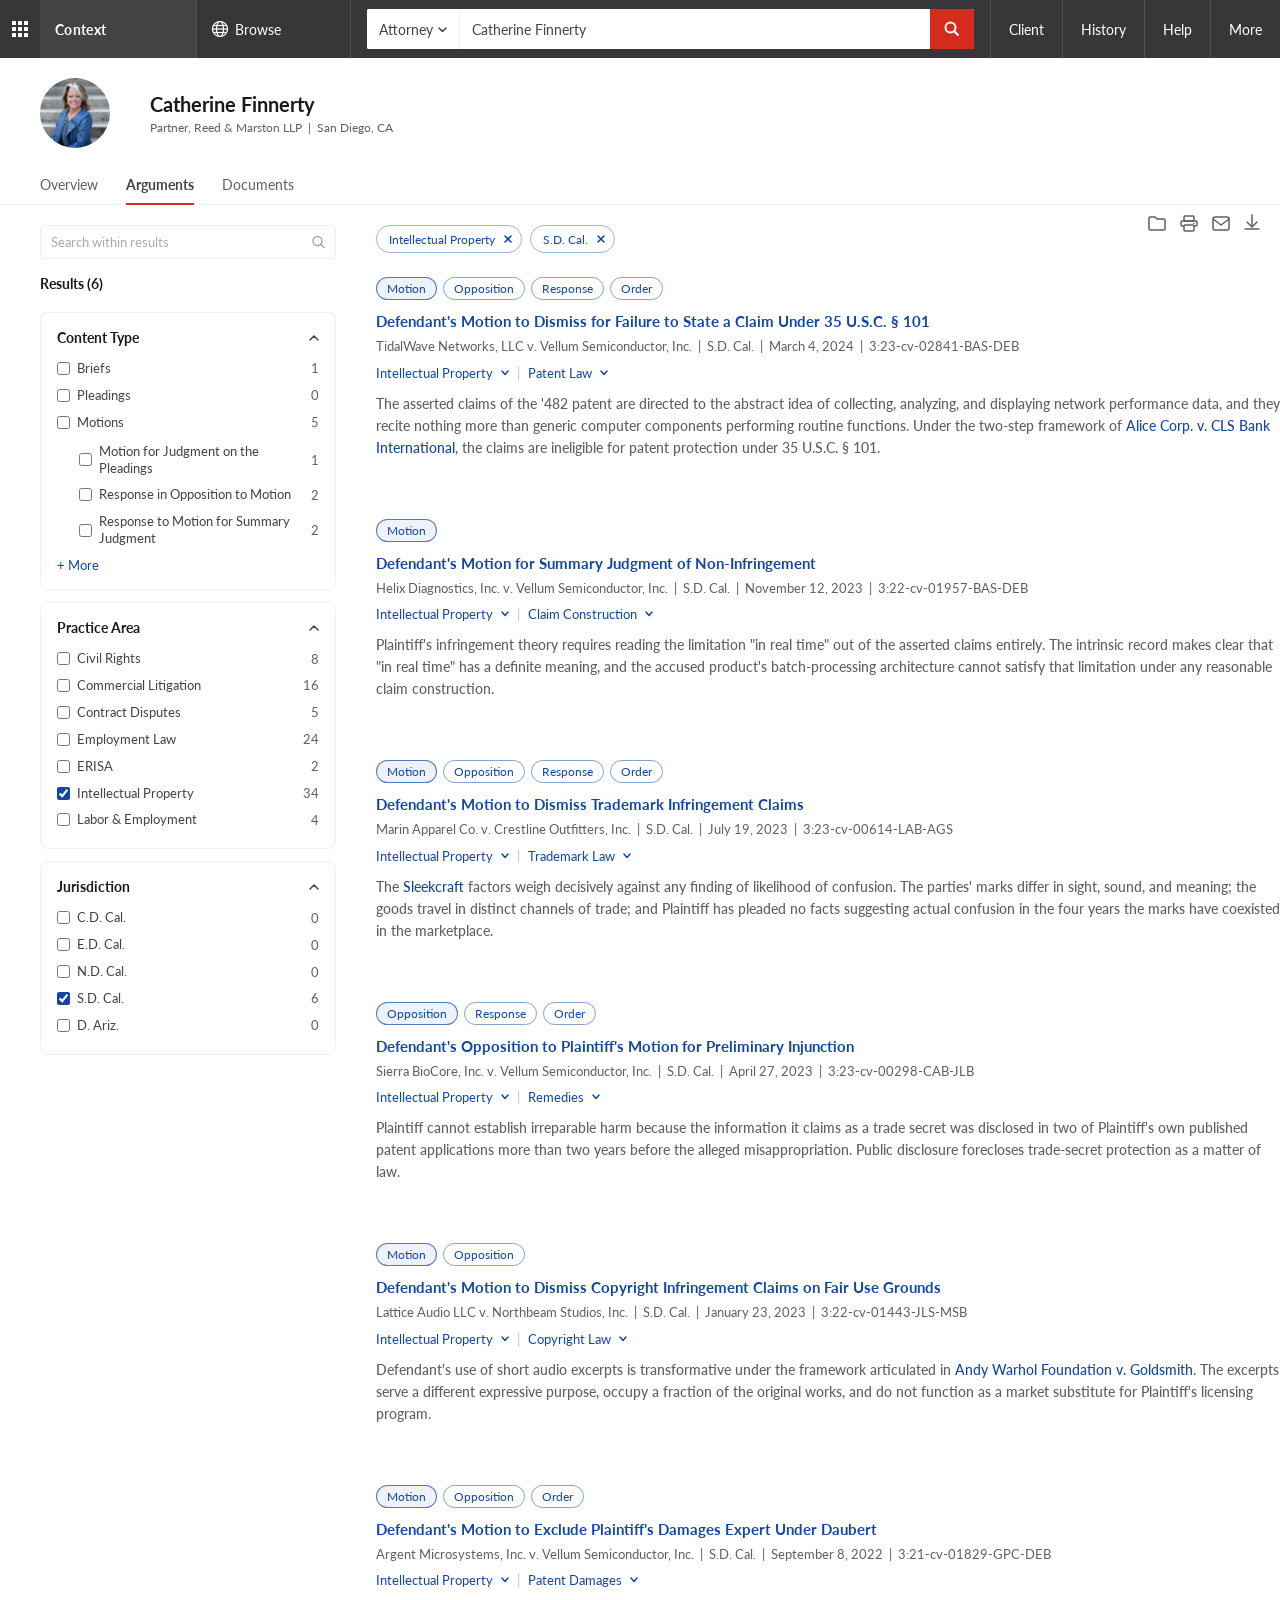
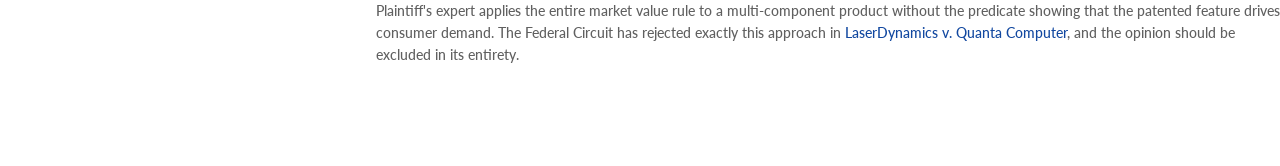
==== index.html @ 0d6e7785 "arguments: tooltips on non-selected pills with case-aware long legal names (#24) The pill randomizat" ====
<!DOCTYPE html>
<html lang="en">
<head>
  <meta charset="UTF-8">
  <meta name="viewport" content="width=device-width, initial-scale=1.0">
  <title>Argument Analytics | Catherine Finnerty</title>
  <link rel="preconnect" href="https://fonts.googleapis.com">
  <link href="https://fonts.googleapis.com/css2?family=Lato:wght@400;500;700&display=swap" rel="stylesheet">
  <link rel="stylesheet" href="styles.css">
  <style>
    /* ── Page-specific: Arguments ──────────────────────── */
    .main-layout {
      display: flex;
      padding: 20px 0 40px 40px;
    }

    /* ── Hierarchical Jurisdiction filter ─────────────────────── */
    .jurisdiction-item.is-drillable {
      cursor: pointer;
      user-select: none;
    }
    .jurisdiction-item.is-drillable .filter-item-label {
      color: var(--c-primary);
    }
    .jurisdiction-item.is-drillable:hover .filter-item-label {
      text-decoration: underline;
    }
    .jurisdiction-item.is-drillable:focus-visible {
      outline: 2px solid var(--c-primary);
      outline-offset: 2px;
      border-radius: 2px;
    }
    .jurisdiction-item.is-highlight .filter-item-label {
      font-weight: 700;
    }
    .jurisdiction-chevron {
      margin-left: 4px;
      color: var(--c-text-secondary);
      flex-shrink: 0;
    }

    .content-area { flex: 1; min-width: 0; }

    /* ── Active filter pills (above the result cards) ─────────── */
    .active-filters {
      display: flex;
      flex-wrap: wrap;
      gap: 8px;
      align-items: center;
      margin-bottom: 24px;
    }
    .active-filters-label {
      font-size: 13px;
      color: var(--c-text-secondary);
      margin-right: 4px;
    }
    .active-filter-pill {
      display: inline-flex;
      align-items: center;
      gap: 4px;
      padding: 4px 4px 4px 12px;
      background: transparent;
      border: 1px solid rgba(18, 72, 160, 0.4);
      border-radius: 20px;
      font-size: 12px;
      color: var(--c-primary);
      white-space: nowrap;
    }
    .active-filter-x {
      display: inline-flex;
      align-items: center;
      justify-content: center;
      width: 18px;
      height: 18px;
      padding: 0;
      border: none;
      border-radius: 50%;
      background: transparent;
      color: var(--c-primary);
      cursor: pointer;
    }
    .active-filter-x:hover {
      background: rgba(18, 72, 160, 0.15);
    }

    .argument-card { margin-bottom: 60px; position: relative; }

    .argument-tags {
      display: flex;
      flex-wrap: wrap;
      gap: 6px;
      margin-bottom: 10px;
    }

    .argument-title {
      font-size: 15px;
      font-weight: 700;
      color: var(--c-primary);
      text-decoration: none;
      display: block;
      margin-bottom: 5px;
      line-height: 22px;
    }
    .argument-title:hover { text-decoration: underline; }

    .argument-meta {
      font-size: 13px;
      color: var(--c-text-secondary);
      margin-bottom: 8px;
      line-height: 1.5;
    }

    .argument-categories {
      display: flex;
      align-items: center;
      flex-wrap: wrap;
      gap: 6px;
      margin-bottom: 12px;
      font-size: 13px;
    }
    .category-crumb { color: var(--c-text-secondary); }
    .category-tag {
      display: inline-flex;
      align-items: center;
      gap: 3px;
      color: var(--c-primary);
      cursor: pointer;
      text-decoration: none;
    }
    .category-tag:hover { text-decoration: underline; }
    .cat-chev { margin-left: 5px; vertical-align: middle; }
    .cat-sep { color: #C0C0C0; margin: 0 2px; }

    .argument-body {
      font-size: 14px;
      font-weight: 500;
      color: var(--c-text-secondary);
      line-height: 22px;
      max-width: 1054px;
    }

    /* ── Citation popup ─────────────────────────────────────────── */
    .pill-tooltip {
      position: relative;
      display: inline-flex;
    }
    .citation-popup {
      position: absolute;
      bottom: calc(100% + 8px);
      left: 0;
      width: 385px;
      background: #fff;
      border-radius: 4px;
      box-shadow: 0 2px 10px rgba(0, 0, 0, 0.15);
      padding: 12px;
      z-index: 20;
      opacity: 0;
      pointer-events: none;
      transform: translateY(4px);
      transition: opacity 0.2s ease-out, transform 0.2s ease-out;
    }
    .pill-tooltip:hover .citation-popup {
      opacity: 1;
      pointer-events: auto;
      transform: translateY(0);
    }
    .citation-popup-title {
      font-size: 12px;
      color: var(--c-text-body);
      line-height: 18px;
      display: block;
      margin-bottom: 4px;
    }
    .citation-popup-date {
      font-size: 10px;
      color: var(--c-text-secondary);
    }
  </style>
</head>
<body>

<!-- ── Top Navigation ─────────────────────────────────────────────── -->
<nav class="top-nav">

  <!-- 9-dot grid -->
  <div class="nav-grid">
    <svg width="16" height="16" viewBox="0 0 16 16" fill="none">
      <rect x="0" y="0" width="4" height="4" rx="0.5" fill="white"/>
      <rect x="6" y="0" width="4" height="4" rx="0.5" fill="white"/>
      <rect x="12" y="0" width="4" height="4" rx="0.5" fill="white"/>
      <rect x="0" y="6" width="4" height="4" rx="0.5" fill="white"/>
      <rect x="6" y="6" width="4" height="4" rx="0.5" fill="white"/>
      <rect x="12" y="6" width="4" height="4" rx="0.5" fill="white"/>
      <rect x="0" y="12" width="4" height="4" rx="0.5" fill="white"/>
      <rect x="6" y="12" width="4" height="4" rx="0.5" fill="white"/>
      <rect x="12" y="12" width="4" height="4" rx="0.5" fill="white"/>
    </svg>
  </div>

  <!-- Logo -->
  <div class="nav-logo">
    <span>Context</span>
  </div>

  <!-- Browse -->
  <div class="nav-browse">
    <svg width="18" height="18" viewBox="0 0 18 18" fill="none" stroke="white" stroke-width="1.2">
      <circle cx="9" cy="9" r="7.5"/>
      <ellipse cx="9" cy="9" rx="3.5" ry="7.5"/>
      <line x1="1.5" y1="9" x2="16.5" y2="9"/>
      <line x1="2" y1="5.5" x2="16" y2="5.5"/>
      <line x1="2" y1="12.5" x2="16" y2="12.5"/>
    </svg>
    <span>Browse</span>
  </div>

  <!-- Search bar -->
  <div class="nav-search">
    <div class="search-bar">
      <div class="search-dropdown">
        Attorney
        <svg width="9" height="5" viewBox="0 0 9 5" fill="none">
          <path d="M1 1l3.5 3.5L8 1" stroke="#434345" stroke-width="1.5" stroke-linecap="round" stroke-linejoin="round"/>
        </svg>
      </div>
      <input class="search-input" type="text" value="Catherine Finnerty" />
      <button class="search-btn">
        <svg width="16" height="16" viewBox="0 0 16 16" fill="none" stroke="white" stroke-width="2" stroke-linecap="round">
          <circle cx="6.5" cy="6.5" r="5"/>
          <line x1="10" y1="10" x2="14" y2="14"/>
        </svg>
      </button>
    </div>
  </div>

  <!-- Right nav items -->
  <div class="nav-right">
    <div class="nav-right-item">Client</div>
    <div class="nav-right-item">History</div>
    <div class="nav-right-item">Help</div>
    <div class="nav-right-item">More</div>
  </div>
</nav>

<!-- ── Page Content ───────────────────────────────────────────────── -->
<div class="page-content">

  <!-- Profile header -->
  <div class="profile-header">
    <div class="profile-avatar">
      <img src="images/profile.png" alt="Catherine Finnerty">
    </div>
    <div class="profile-info">
      <h1>Catherine Finnerty</h1>
      <p>Partner, Reed &amp; Marston LLP &nbsp;|&nbsp; San Diego, CA</p>
    </div>
  </div>

  <!-- Tab bar -->
  <div class="tab-bar">
    <div class="tab-bar-left">
      <a href="overview.html" class="tab">Overview</a>
      <a href="index.html" class="tab active">Arguments</a>
      <a href="documents.html" class="tab">Documents</a>
    </div>
    <!-- Utility actions (floats below the tab-bar divider) -->
    <div class="tab-bar-right">
      <!-- folder icon -->
      <svg class="tab-icon" width="18" height="16" viewBox="0 0 18 16" fill="none" stroke="currentColor" stroke-width="1.5" stroke-linecap="round" stroke-linejoin="round">
        <path d="M1 3a1 1 0 011-1h5l2 2h7a1 1 0 011 1v9a1 1 0 01-1 1H2a1 1 0 01-1-1V3z"/>
      </svg>
      <!-- print icon -->
      <svg class="tab-icon" width="18" height="17" viewBox="0 0 18 17" fill="none" stroke="currentColor" stroke-width="1.5" stroke-linecap="round" stroke-linejoin="round">
        <rect x="4" y="1" width="10" height="5" rx="1"/>
        <rect x="4" y="10" width="10" height="6" rx="1"/>
        <path d="M4 11H2a1 1 0 01-1-1V7a1 1 0 011-1h14a1 1 0 011 1v3a1 1 0 01-1 1h-2"/>
        <circle cx="14" cy="8.5" r="0.8" fill="currentColor" stroke="none"/>
      </svg>
      <!-- share/email icon -->
      <svg class="tab-icon" width="18" height="15" viewBox="0 0 18 15" fill="none" stroke="currentColor" stroke-width="1.5" stroke-linecap="round" stroke-linejoin="round">
        <rect x="1" y="1" width="16" height="13" rx="2"/>
        <polyline points="1,3 9,9 17,3"/>
      </svg>
      <!-- download icon -->
      <svg class="tab-icon" width="16" height="18" viewBox="0 0 16 18" fill="none" stroke="currentColor" stroke-width="1.5" stroke-linecap="round" stroke-linejoin="round">
        <path d="M8 1v11"/>
        <polyline points="3,8 8,13 13,8"/>
        <path d="M1 15h14"/>
      </svg>
    </div>
  </div>

  <!-- Main layout -->
  <div class="main-layout">

    <!-- ── Left Sidebar ─────────────────────────────────────────── -->
    <aside class="sidebar">

      <div class="sidebar-search">
        <input type="text" placeholder="Search within results">
        <svg class="search-icon" width="15" height="15" viewBox="0 0 15 15" fill="none" stroke="#aaa" stroke-width="1.5" stroke-linecap="round">
          <circle cx="6.5" cy="6.5" r="4.5"/>
          <line x1="9.5" y1="9.5" x2="13" y2="13"/>
        </svg>
      </div>

      <div class="results-count">Results (6)</div>

      <!-- Content Type -->
      <div class="filter-section">
        <div class="filter-header">
          Content Type
          <svg width="10" height="6" viewBox="0 0 10 6" fill="none">
            <path d="M1 5L5 1L9 5" stroke="#434345" stroke-width="1.5" stroke-linecap="round" stroke-linejoin="round"/>
          </svg>
        </div>
        <div class="filter-list">
          <div class="filter-item">
            <input type="checkbox">
            <span class="filter-item-label">Briefs</span>
            <span class="filter-item-count">1</span>
          </div>
          <div class="filter-item">
            <input type="checkbox">
            <span class="filter-item-label">Pleadings</span>
            <span class="filter-item-count">0</span>
          </div>
          <div class="filter-item">
            <input type="checkbox">
            <span class="filter-item-label">Motions</span>
            <span class="filter-item-count">5</span>
          </div>
          <div class="filter-children filter-list">
            <div class="filter-item">
              <input type="checkbox">
              <span class="filter-item-label">Motion for Judgment on the Pleadings</span>
              <span class="filter-item-count">1</span>
            </div>
            <div class="filter-item">
              <input type="checkbox">
              <span class="filter-item-label">Response in Opposition to Motion</span>
              <span class="filter-item-count">2</span>
            </div>
            <div class="filter-item">
              <input type="checkbox">
              <span class="filter-item-label">Response to Motion for Summary Judgment</span>
              <span class="filter-item-count">2</span>
            </div>
          </div>
        </div>
        <span class="more-link">+ More</span>
      </div>

      <!-- Practice Area -->
      <div class="filter-section">
        <div class="filter-header">
          Practice Area
          <svg width="10" height="6" viewBox="0 0 10 6" fill="none">
            <path d="M1 5L5 1L9 5" stroke="#434345" stroke-width="1.5" stroke-linecap="round" stroke-linejoin="round"/>
          </svg>
        </div>
        <div class="filter-list">
          <div class="filter-item">
            <input type="checkbox">
            <span class="filter-item-label">Civil Rights</span>
            <span class="filter-item-count">8</span>
          </div>
          <div class="filter-item">
            <input type="checkbox">
            <span class="filter-item-label">Commercial Litigation</span>
            <span class="filter-item-count">16</span>
          </div>
          <div class="filter-item">
            <input type="checkbox">
            <span class="filter-item-label">Contract Disputes</span>
            <span class="filter-item-count">5</span>
          </div>
          <div class="filter-item">
            <input type="checkbox">
            <span class="filter-item-label">Employment Law</span>
            <span class="filter-item-count">24</span>
          </div>
          <div class="filter-item">
            <input type="checkbox">
            <span class="filter-item-label">ERISA</span>
            <span class="filter-item-count">2</span>
          </div>
          <div class="filter-item">
            <input type="checkbox" checked>
            <span class="filter-item-label">Intellectual Property</span>
            <span class="filter-item-count">34</span>
          </div>
          <div class="filter-item">
            <input type="checkbox">
            <span class="filter-item-label">Labor &amp; Employment</span>
            <span class="filter-item-count">4</span>
          </div>
        </div>
      </div>

      <!-- Jurisdiction (hierarchical, drill-down — populated by inline JS) -->
      <div class="filter-section" id="jurisdiction-section">
        <div class="filter-header">
          Jurisdiction
          <svg width="10" height="6" viewBox="0 0 10 6" fill="none">
            <path d="M1 5L5 1L9 5" stroke="#434345" stroke-width="1.5" stroke-linecap="round" stroke-linejoin="round"/>
          </svg>
        </div>
        <div class="filter-list jurisdiction-list"></div>
      </div>

    </aside>

    <!-- ── Content Area ──────────────────────────────────────────── -->
    <div class="content-area">

      <!-- Active filter pills (PRD § 3 — appear after IP and S.D. Cal. are applied) -->
      <div class="active-filters" id="active-filters">
        <span class="active-filter-pill" data-filter="practice-area" data-label="Intellectual Property">
          Intellectual Property
          <button type="button" class="active-filter-x" aria-label="Remove Intellectual Property filter">
            <svg width="8" height="8" viewBox="0 0 8 8" fill="none" stroke="currentColor" stroke-width="1.6" stroke-linecap="round">
              <line x1="1" y1="1" x2="7" y2="7"/>
              <line x1="7" y1="1" x2="1" y2="7"/>
            </svg>
          </button>
        </span>
        <span class="active-filter-pill" data-filter="jurisdiction" data-label="S.D. Cal.">
          S.D. Cal.
          <button type="button" class="active-filter-x" aria-label="Remove S.D. Cal. filter">
            <svg width="8" height="8" viewBox="0 0 8 8" fill="none" stroke="currentColor" stroke-width="1.6" stroke-linecap="round">
              <line x1="1" y1="1" x2="7" y2="7"/>
              <line x1="7" y1="1" x2="1" y2="7"/>
            </svg>
          </button>
        </span>
      </div>

      <!-- Card 1: TidalWave Networks v. Vellum Semiconductor (the demo clicks this) -->
      <div class="argument-card" data-doctype="motion">
        <div class="argument-tags">
          <span class="tag-pill selected">Motion</span>
        </div>
        <a href="documents.html#argument-1" class="argument-title">Defendant's Motion to Dismiss for Failure to State a Claim Under 35 U.S.C. § 101</a>
        <div class="argument-meta">
          TidalWave Networks, LLC v. Vellum Semiconductor, Inc. &nbsp;|&nbsp; S.D. Cal. &nbsp;|&nbsp; March 4, 2024 &nbsp;|&nbsp; 3:23-cv-02841-BAS-DEB
        </div>
        <div class="argument-categories">
          <a class="category-tag" href="#">Intellectual Property<svg class="cat-chev" width="8" height="6" viewBox="0 0 8 6" fill="none" stroke="currentColor" stroke-width="1.5" stroke-linecap="round" stroke-linejoin="round"><polyline points="1,1 4,4.5 7,1"/></svg></a>
          <span class="cat-sep">|</span>
          <a class="category-tag" href="#">Patent Law<svg class="cat-chev" width="8" height="6" viewBox="0 0 8 6" fill="none" stroke="currentColor" stroke-width="1.5" stroke-linecap="round" stroke-linejoin="round"><polyline points="1,1 4,4.5 7,1"/></svg></a>
        </div>
        <p class="argument-body">
          The asserted claims of the '482 patent are directed to the abstract idea of collecting, analyzing, and displaying network performance data, and they recite nothing more than generic computer components performing routine functions. Under the two-step framework of <a class="text-link" href="#">Alice Corp. v. CLS Bank International</a>, the claims are ineligible for patent protection under 35 U.S.C. § 101.
        </p>
      </div>

      <!-- Card 2: Helix Diagnostics v. Vellum Semiconductor -->
      <div class="argument-card" data-doctype="motion">
        <div class="argument-tags">
          <span class="tag-pill">Motion</span>
        </div>
        <a href="#" class="argument-title">Defendant's Motion for Summary Judgment of Non-Infringement</a>
        <div class="argument-meta">
          Helix Diagnostics, Inc. v. Vellum Semiconductor, Inc. &nbsp;|&nbsp; S.D. Cal. &nbsp;|&nbsp; November 12, 2023 &nbsp;|&nbsp; 3:22-cv-01957-BAS-DEB
        </div>
        <div class="argument-categories">
          <a class="category-tag" href="#">Intellectual Property<svg class="cat-chev" width="8" height="6" viewBox="0 0 8 6" fill="none" stroke="currentColor" stroke-width="1.5" stroke-linecap="round" stroke-linejoin="round"><polyline points="1,1 4,4.5 7,1"/></svg></a>
          <span class="cat-sep">|</span>
          <a class="category-tag" href="#">Claim Construction<svg class="cat-chev" width="8" height="6" viewBox="0 0 8 6" fill="none" stroke="currentColor" stroke-width="1.5" stroke-linecap="round" stroke-linejoin="round"><polyline points="1,1 4,4.5 7,1"/></svg></a>
        </div>
        <p class="argument-body">
          Plaintiff's infringement theory requires reading the limitation "in real time" out of the asserted claims entirely. The intrinsic record makes clear that "in real time" has a definite meaning, and the accused product's batch-processing architecture cannot satisfy that limitation under any reasonable claim construction.
        </p>
      </div>

      <!-- Card 3: Marin Apparel v. Crestline Outfitters -->
      <div class="argument-card" data-doctype="motion">
        <div class="argument-tags">
          <span class="tag-pill">Motion</span>
        </div>
        <a href="#" class="argument-title">Defendant's Motion to Dismiss Trademark Infringement Claims</a>
        <div class="argument-meta">
          Marin Apparel Co. v. Crestline Outfitters, Inc. &nbsp;|&nbsp; S.D. Cal. &nbsp;|&nbsp; July 19, 2023 &nbsp;|&nbsp; 3:23-cv-00614-LAB-AGS
        </div>
        <div class="argument-categories">
          <a class="category-tag" href="#">Intellectual Property<svg class="cat-chev" width="8" height="6" viewBox="0 0 8 6" fill="none" stroke="currentColor" stroke-width="1.5" stroke-linecap="round" stroke-linejoin="round"><polyline points="1,1 4,4.5 7,1"/></svg></a>
          <span class="cat-sep">|</span>
          <a class="category-tag" href="#">Trademark Law<svg class="cat-chev" width="8" height="6" viewBox="0 0 8 6" fill="none" stroke="currentColor" stroke-width="1.5" stroke-linecap="round" stroke-linejoin="round"><polyline points="1,1 4,4.5 7,1"/></svg></a>
        </div>
        <p class="argument-body">
          The <a class="text-link" href="#">Sleekcraft</a> factors weigh decisively against any finding of likelihood of confusion. The parties' marks differ in sight, sound, and meaning; the goods travel in distinct channels of trade; and Plaintiff has pleaded no facts suggesting actual confusion in the four years the marks have coexisted in the marketplace.
        </p>
      </div>

      <!-- Card 4: Sierra BioCore v. Vellum Semiconductor -->
      <div class="argument-card" data-doctype="opposition">
        <div class="argument-tags">
          <span class="tag-pill">Opposition</span>
        </div>
        <a href="#" class="argument-title">Defendant's Opposition to Plaintiff's Motion for Preliminary Injunction</a>
        <div class="argument-meta">
          Sierra BioCore, Inc. v. Vellum Semiconductor, Inc. &nbsp;|&nbsp; S.D. Cal. &nbsp;|&nbsp; April 27, 2023 &nbsp;|&nbsp; 3:23-cv-00298-CAB-JLB
        </div>
        <div class="argument-categories">
          <a class="category-tag" href="#">Intellectual Property<svg class="cat-chev" width="8" height="6" viewBox="0 0 8 6" fill="none" stroke="currentColor" stroke-width="1.5" stroke-linecap="round" stroke-linejoin="round"><polyline points="1,1 4,4.5 7,1"/></svg></a>
          <span class="cat-sep">|</span>
          <a class="category-tag" href="#">Remedies<svg class="cat-chev" width="8" height="6" viewBox="0 0 8 6" fill="none" stroke="currentColor" stroke-width="1.5" stroke-linecap="round" stroke-linejoin="round"><polyline points="1,1 4,4.5 7,1"/></svg></a>
        </div>
        <p class="argument-body">
          Plaintiff cannot establish irreparable harm because the information it claims as a trade secret was disclosed in two of Plaintiff's own published patent applications more than two years before the alleged misappropriation. Public disclosure forecloses trade-secret protection as a matter of law.
        </p>
      </div>

      <!-- Card 5: Lattice Audio v. Northbeam Studios -->
      <div class="argument-card" data-doctype="motion">
        <div class="argument-tags">
          <span class="tag-pill">Motion</span>
        </div>
        <a href="#" class="argument-title">Defendant's Motion to Dismiss Copyright Infringement Claims on Fair Use Grounds</a>
        <div class="argument-meta">
          Lattice Audio LLC v. Northbeam Studios, Inc. &nbsp;|&nbsp; S.D. Cal. &nbsp;|&nbsp; January 23, 2023 &nbsp;|&nbsp; 3:22-cv-01443-JLS-MSB
        </div>
        <div class="argument-categories">
          <a class="category-tag" href="#">Intellectual Property<svg class="cat-chev" width="8" height="6" viewBox="0 0 8 6" fill="none" stroke="currentColor" stroke-width="1.5" stroke-linecap="round" stroke-linejoin="round"><polyline points="1,1 4,4.5 7,1"/></svg></a>
          <span class="cat-sep">|</span>
          <a class="category-tag" href="#">Copyright Law<svg class="cat-chev" width="8" height="6" viewBox="0 0 8 6" fill="none" stroke="currentColor" stroke-width="1.5" stroke-linecap="round" stroke-linejoin="round"><polyline points="1,1 4,4.5 7,1"/></svg></a>
        </div>
        <p class="argument-body">
          Defendant's use of short audio excerpts is transformative under the framework articulated in <a class="text-link" href="#">Andy Warhol Foundation v. Goldsmith</a>. The excerpts serve a different expressive purpose, occupy a fraction of the original works, and do not function as a market substitute for Plaintiff's licensing program.
        </p>
      </div>

      <!-- Card 6: Argent Microsystems v. Vellum Semiconductor -->
      <div class="argument-card" data-doctype="motion">
        <div class="argument-tags">
          <span class="tag-pill">Motion</span>
        </div>
        <a href="#" class="argument-title">Defendant's Motion to Exclude Plaintiff's Damages Expert Under Daubert</a>
        <div class="argument-meta">
          Argent Microsystems, Inc. v. Vellum Semiconductor, Inc. &nbsp;|&nbsp; S.D. Cal. &nbsp;|&nbsp; September 8, 2022 &nbsp;|&nbsp; 3:21-cv-01829-GPC-DEB
        </div>
        <div class="argument-categories">
          <a class="category-tag" href="#">Intellectual Property<svg class="cat-chev" width="8" height="6" viewBox="0 0 8 6" fill="none" stroke="currentColor" stroke-width="1.5" stroke-linecap="round" stroke-linejoin="round"><polyline points="1,1 4,4.5 7,1"/></svg></a>
          <span class="cat-sep">|</span>
          <a class="category-tag" href="#">Patent Damages<svg class="cat-chev" width="8" height="6" viewBox="0 0 8 6" fill="none" stroke="currentColor" stroke-width="1.5" stroke-linecap="round" stroke-linejoin="round"><polyline points="1,1 4,4.5 7,1"/></svg></a>
        </div>
        <p class="argument-body">
          Plaintiff's expert applies the entire market value rule to a multi-component product without the predicate showing that the patented feature drives consumer demand. The Federal Circuit has rejected exactly this approach in <a class="text-link" href="#">LaserDynamics v. Quanta Computer</a>, and the opinion should be excluded in its entirety.
        </p>
      </div>

    </div>
  </div>
</div>

<script>
  // Hierarchical Jurisdiction filter (PRD § 3 step 3).
  // Drills top → Federal → 9th Circuit → S.D. Cal. The State branch is
  // wired but stubbed shallow since the demo path doesn't go there.
  (() => {
    const views = {
      top: {
        items: [
          { label: 'Federal', count: 6, drillTo: 'federal' },
          { label: 'State',   count: 0, drillTo: 'state' },
        ],
      },
      federal: {
        items: [
          { label: '1st Circuit',     count: 0 },
          { label: '2nd Circuit',     count: 0 },
          { label: '3rd Circuit',     count: 0 },
          { label: '4th Circuit',     count: 0 },
          { label: '5th Circuit',     count: 0 },
          { label: '6th Circuit',     count: 0 },
          { label: '7th Circuit',     count: 0 },
          { label: '8th Circuit',     count: 0 },
          { label: '9th Circuit',     count: 6, drillTo: 'federal-9thcir', highlight: true },
          { label: '10th Circuit',    count: 0 },
          { label: '11th Circuit',    count: 0 },
          { label: 'D.C. Circuit',    count: 0 },
          { label: 'Federal Circuit', count: 0 },
        ],
      },
      'federal-9thcir': {
        items: [
          { label: 'C.D. Cal.', count: 0 },
          { label: 'E.D. Cal.', count: 0 },
          { label: 'N.D. Cal.', count: 0 },
          { label: 'S.D. Cal.', count: 6, checked: true },
          { label: 'D. Ariz.',  count: 0 },
        ],
      },
      state: {
        items: [
          { label: 'California Supreme Court',     count: 0 },
          { label: 'California Courts of Appeal',  count: 0, drillTo: 'state-coa' },
        ],
      },
      'state-coa': {
        items: [
          { label: 'First Dist. (S.F.)',       count: 0 },
          { label: 'Second Dist. (L.A.)',      count: 0 },
          { label: 'Third Dist. (Sacramento)', count: 0 },
          { label: 'Fourth Dist.',             count: 0 },
          { label: 'Fifth Dist. (Fresno)',     count: 0 },
          { label: 'Sixth Dist. (San Jose)',   count: 0 },
        ],
      },
    };
    const listEl = document.querySelector('.jurisdiction-list');
    if (!listEl) return;

    // Start in the demo's end state: drilled into S.D. Cal., box pre-checked.
    let currentView = 'federal-9thcir';
    const checked = new Set();

    // Wipe the seeded checked flag for `label` so it doesn't re-seed on render.
    function clearSeed(label) {
      for (const view of Object.values(views)) {
        for (const item of view.items) {
          if (item.label === label) item.checked = false;
        }
      }
    }

    function render() {
      const view = views[currentView];
      listEl.innerHTML = '';

      for (const item of view.items) {
        const row = document.createElement('div');
        row.className = 'filter-item jurisdiction-item';
        if (item.highlight) row.classList.add('is-highlight');

        const countHTML = item.count !== undefined
          ? `<span class="filter-item-count">${item.count}</span>`
          : '';

        if (item.drillTo) {
          row.classList.add('is-drillable');
          row.tabIndex = 0;
          row.innerHTML = `
            <span class="filter-item-label">${item.label}</span>
            ${countHTML}
            <svg class="jurisdiction-chevron" width="6" height="10" viewBox="0 0 6 10" fill="none" stroke="currentColor" stroke-width="1.5" stroke-linecap="round" stroke-linejoin="round"><polyline points="1,1 5,5 1,9"/></svg>
          `;
          const drill = () => { currentView = item.drillTo; render(); };
          row.addEventListener('click', drill);
          row.addEventListener('keydown', (e) => {
            if (e.key === 'Enter' || e.key === ' ') { e.preventDefault(); drill(); }
          });
        } else {
          const key = `${currentView}|${item.label}`;
          if (item.checked) checked.add(key);
          const isChecked = checked.has(key);
          row.innerHTML = `
            <input type="checkbox" ${isChecked ? 'checked' : ''}>
            <span class="filter-item-label">${item.label}</span>
            ${countHTML}
          `;
          row.querySelector('input').addEventListener('change', (e) => {
            if (e.target.checked) {
              checked.add(key);
            } else {
              checked.delete(key);
              clearSeed(item.label);
              // Unclicking a leaf is the "navigate away" gesture — pop back to top.
              currentView = 'top';
              render();
            }
          });
        }
        listEl.appendChild(row);
      }
    }

    // Allow external code (active-filter pill ×) to uncheck a leaf by label.
    document.addEventListener('juris:uncheck', (e) => {
      const label = e.detail && e.detail.label;
      if (!label) return;
      for (const key of [...checked]) {
        if (key.endsWith('|' + label)) checked.delete(key);
      }
      clearSeed(label);
      currentView = 'top';
      render();
    });

    render();
  })();

  // Randomize each argument card's pill set on load. Each card declares
  // a `data-doctype` (motion | opposition | response | order) — the pill
  // matching that doctype is always present and rendered in the .selected
  // state. The card then picks 0–3 additional pills from the others, and
  // all pills render in the canonical order: motion, opposition,
  // response, order. Non-selected pills get a .pill-tooltip wrapper with
  // a .citation-popup that surfaces the full legal name of the
  // hypothetical filing on hover.
  (() => {
    const ORDER = [
      { key: 'motion',     label: 'Motion' },
      { key: 'opposition', label: 'Opposition' },
      { key: 'response',   label: 'Response' },
      { key: 'order',      label: 'Order' },
    ];
    const esc = s => s.replace(/[&<>"']/g, m => ({
      '&':'&amp;','<':'&lt;','>':'&gt;','"':'&quot;',"'":'&#39;'
    }[m]));
    // Build tooltip strings for the three non-selected pill types based on
    // the card's own argument title (so the tooltips look case-specific).
    function buildTooltips(title, doctype) {
      if (doctype === 'motion') {
        const body = title.replace(/^Defendant'?s\s+/i, '');
        return {
          opposition: `Plaintiff's Opposition to Defendant's ${body}`,
          response:   `Defendant's Reply in Support of ${body}`,
          order:      `Order Granting Defendant's ${body}`,
        };
      }
      if (doctype === 'opposition') {
        const m = title.match(/Opposition\s+to\s+(.+)$/i);
        const parent = m ? m[1] : "Plaintiff's Motion";
        const parentBody = parent.replace(/^Plaintiff'?s\s+/i, '');
        return {
          motion:   parent,
          response: `Plaintiff's Reply in Support of ${parentBody}`,
          order:    `Order Denying ${parent}`,
        };
      }
      return {};
    }
    document.querySelectorAll('.argument-card[data-doctype]').forEach(card => {
      const docType = card.dataset.doctype;
      const tagsEl  = card.querySelector('.argument-tags');
      if (!tagsEl) return;
      const title = (card.querySelector('.argument-title')?.textContent || '').trim();
      const tooltips = buildTooltips(title, docType);
      const others = ORDER.map(p => p.key).filter(k => k !== docType);
      // Fisher–Yates shuffle
      for (let i = others.length - 1; i > 0; i--) {
        const j = Math.floor(Math.random() * (i + 1));
        [others[i], others[j]] = [others[j], others[i]];
      }
      const extraCount = Math.floor(Math.random() * 4); // 0–3 extras
      const present = new Set([docType, ...others.slice(0, extraCount)]);
      tagsEl.innerHTML = ORDER
        .filter(p => present.has(p.key))
        .map(p => {
          if (p.key === docType) {
            return `<span class="tag-pill selected">${p.label}</span>`;
          }
          const tt = tooltips[p.key];
          if (!tt) return `<span class="tag-pill">${p.label}</span>`;
          return `<span class="pill-tooltip"><span class="tag-pill">${p.label}</span><div class="citation-popup"><span class="citation-popup-title">${esc(tt)}</span></div></span>`;
        })
        .join('\n          ');
    });
  })();

  // Active filter pills: × removes the pill from the row and unchecks the
  // corresponding sidebar control (real filter logic is out of scope).
  document.querySelectorAll('.active-filter-x').forEach(btn => {
    btn.addEventListener('click', () => {
      const pill = btn.closest('.active-filter-pill');
      if (!pill) return;
      const filter = pill.dataset.filter;
      const label  = pill.dataset.label;

      if (filter === 'practice-area') {
        // Sidebar Practice Area checkboxes are static; find by label text.
        const row = [...document.querySelectorAll('.filter-section .filter-item')]
          .find(el => el.querySelector('.filter-item-label')?.textContent === label
                   && !el.classList.contains('jurisdiction-item'));
        row?.querySelector('input')?.dispatchEvent(new Event('change', { bubbles: true }));
        const cb = row?.querySelector('input');
        if (cb) cb.checked = false;
      } else if (filter === 'jurisdiction') {
        // Jurisdiction is rendered by an IIFE that owns its own state, so
        // tell it to uncheck the leaf rather than reaching into its DOM.
        document.dispatchEvent(new CustomEvent('juris:uncheck', { detail: { label } }));
      }

      pill.remove();
    });
  });
</script>
</body>
</html>
---- styles.css ----
:root {
  --c-text-heading: #1a1a1a;
  --c-text-body: #434345;
  --c-text-secondary: #606060;
  --c-primary: #1248A0;
  --c-accent: #D52B1E;

  --c-nav-bg: #373739;
  --c-nav-logo-bg: #434345;
  --c-nav-border: #525253;

  --c-page-bg: #f0f0f0;
  --c-surface: #fff;

  --c-border-strong: #F0F0F1;
  --c-border-section: #F0F0F1;
  --c-border-subtle: #F0F0F1;

  --c-blue-selected: #eef2fa;
  --c-blue-hover: #f7f9fc;

  --c-highlight: #F7F6F9;
}

*, *::before, *::after { box-sizing: border-box; margin: 0; padding: 0; }

body {
  font-family: 'Lato', sans-serif;
  background: var(--c-page-bg);
  color: var(--c-text-body);
  font-size: 14px;
}

svg { display: inline-block; vertical-align: middle; }

/* ── Top Navigation ─────────────────────────────────────────── */
.top-nav {
  display: flex;
  align-items: stretch;
  height: 58px;
  background: var(--c-nav-bg);
  width: 100%;
  min-width: 900px;
}

.nav-grid {
  width: 40px;
  min-width: 40px;
  background: var(--c-nav-bg);
  display: flex;
  align-items: center;
  justify-content: center;
  cursor: pointer;
}

.nav-logo {
  width: 156px;
  min-width: 156px;
  background: var(--c-nav-logo-bg);
  display: flex;
  align-items: center;
  padding-left: 15px;
}
.nav-logo span {
  color: #fff;
  font-size: 14px;
  font-weight: 700;
  letter-spacing: 0.3px;
}

.nav-browse {
  width: 155px;
  min-width: 155px;
  background: var(--c-nav-bg);
  border-left: 1px solid var(--c-nav-border);
  border-right: 1px solid var(--c-nav-border);
  display: flex;
  align-items: center;
  padding-left: 14px;
  gap: 6px;
  cursor: pointer;
}
.nav-browse span { color: #fff; font-size: 14px; }

.nav-search {
  flex: 1;
  background: var(--c-nav-bg);
  display: flex;
  align-items: center;
  padding: 9px 16px;
}

.search-bar {
  display: flex;
  align-items: stretch;
  height: 40px;
  background: #fff;
  border-radius: 2px;
  width: 100%;
  max-width: 758px;
  overflow: hidden;
}

.search-dropdown {
  display: flex;
  align-items: center;
  padding: 0 12px;
  color: var(--c-text-body);
  font-size: 14px;
  white-space: nowrap;
  border-right: 1px solid var(--c-border-strong);
  gap: 5px;
  cursor: pointer;
  background: #fff;
  flex-shrink: 0;
}

.search-input {
  flex: 1;
  border: none;
  outline: none;
  color: var(--c-text-body);
  font-family: 'Lato', sans-serif;
  font-size: 14px;
  padding: 0 12px;
}

.search-btn {
  width: 44px;
  background: var(--c-accent);
  border: none;
  cursor: pointer;
  display: flex;
  align-items: center;
  justify-content: center;
  flex-shrink: 0;
}

.nav-right {
  display: flex;
  align-items: stretch;
  margin-left: auto;
}
.nav-right-item {
  display: flex;
  align-items: center;
  padding: 0 18px;
  color: #fff;
  font-size: 14px;
  cursor: pointer;
  border-left: 1px solid var(--c-nav-border);
  white-space: nowrap;
}
.nav-right-item:hover { background: var(--c-nav-logo-bg); }

/* ── Page wrapper ───────────────────────────────────────────── */
.page-content {
  background: #fff;
  width: 100%;
}

/* ── Breadcrumb ─────────────────────────────────────────────── */
.breadcrumb {
  padding: 14px 0 0 40px;
  display: flex;
  align-items: center;
  gap: 8px;
  font-size: 14px;
}
.breadcrumb a {
  color: var(--c-primary);
  text-decoration: none;
}
.breadcrumb a:hover { text-decoration: underline; }
.breadcrumb-current { color: var(--c-text-body); }

/* ── Profile header ─────────────────────────────────────────── */
.profile-header {
  padding: 20px 40px 20px 40px;
  display: flex;
  align-items: center;
  gap: 40px;
}
.profile-avatar {
  width: 70px;
  height: 70px;
  border-radius: 50%;
  overflow: hidden;
  flex-shrink: 0;
  background: #c8c8c8;
}
.profile-avatar img {
  width: 100%;
  height: 100%;
  object-fit: cover;
  display: block;
}
.profile-info h1 {
  font-size: 20px;
  font-weight: 700;
  color: var(--c-text-heading);
  margin-bottom: 4px;
}
.profile-info p { font-size: 12px; color: var(--c-text-secondary); }

/* ── Tab bar ────────────────────────────────────────────────── */
.tab-bar {
  position: relative;
  display: flex;
  align-items: flex-end;
  justify-content: space-between;
  border-bottom: 1px solid var(--c-border-section);
  padding-left: 40px;
}
.tab-bar-left { display: flex; }
.tab {
  padding: 8px 0 10px;
  margin-right: 28px;
  font-size: 14px;
  color: var(--c-text-secondary);
  cursor: pointer;
  border-bottom: 2px solid transparent;
  margin-bottom: -1px;
  white-space: nowrap;
  text-decoration: none;
  display: inline-block;
}
.tab.active {
  color: var(--c-text-body);
  border-bottom-color: var(--c-accent);
  font-weight: 700;
}
.tab:hover:not(.active) { color: var(--c-text-body); }
/* Floats just below the tab-bar's gray divider without taking flow space. */
.tab-bar-right {
  position: absolute;
  top: 100%;
  right: 0;
  display: flex;
  align-items: center;
  gap: 14px;
  padding: 10px 20px;
  color: var(--c-text-secondary);
}
.tab-icon { cursor: pointer; color: var(--c-text-secondary); }
.tab-icon:hover { color: var(--c-primary); }

/* ── Sidebar (filters) — shared by index & documents ───────── */
.sidebar {
  width: 296px;
  min-width: 296px;
  margin-right: 40px;
  flex-shrink: 0;
}

.sidebar-search {
  position: relative;
  margin-bottom: 16px;
}
.sidebar-search input {
  width: 100%;
  padding: 8px 36px 8px 10px;
  border: 1px solid var(--c-border-strong);
  border-radius: 3px;
  font-family: 'Lato', sans-serif;
  font-size: 13px;
  color: var(--c-text-secondary);
  outline: none;
}
.sidebar-search input::placeholder { color: #aaa; }
.sidebar-search input:focus { border-color: var(--c-primary); }
.sidebar-search .search-icon {
  position: absolute;
  right: 10px;
  top: 50%;
  transform: translateY(-50%);
}

.results-count {
  font-size: 14px;
  font-weight: 700;
  color: var(--c-text-heading);
  margin-bottom: 20px;
}

.filter-section {
  border: 1px solid var(--c-border-subtle);
  border-radius: 8px;
  padding: 16px;
  margin-bottom: 12px;
}

.filter-header {
  display: flex;
  justify-content: space-between;
  align-items: center;
  font-size: 14px;
  font-weight: 700;
  color: var(--c-text-heading);
  margin-bottom: 10px;
  cursor: pointer;
  user-select: none;
}

.filter-list { display: flex; flex-direction: column; gap: 2px; }

.filter-item {
  display: flex;
  align-items: center;
  padding: 4px 6px;
  margin: 0 -6px;
  border-radius: 4px;
  font-size: 13px;
  color: var(--c-text-body);
  cursor: pointer;
  gap: 7px;
}
.filter-item:hover { background: var(--c-highlight); }
.filter-item input[type="checkbox"] {
  margin: 0;
  cursor: pointer;
  flex-shrink: 0;
  accent-color: var(--c-primary);
}
.filter-item-label { flex: 1; line-height: 1.3; }
.filter-item-count { color: var(--c-text-secondary); font-size: 13px; flex-shrink: 0; }

/* Hierarchy: +/- toggle button before a parent item's checkbox */
.filter-toggle {
  position: relative;
  width: 12px;
  height: 12px;
  padding: 0;
  margin: 0;
  background: transparent;
  border: none;
  cursor: pointer;
  color: var(--c-text-secondary);
  flex-shrink: 0;
}
.filter-toggle::before,
.filter-toggle::after {
  content: '';
  position: absolute;
  background: currentColor;
}
.filter-toggle::before {
  left: 1px;
  right: 1px;
  top: 50%;
  height: 1.5px;
  transform: translateY(-50%);
}
.filter-toggle::after {
  top: 1px;
  bottom: 1px;
  left: 50%;
  width: 1.5px;
  transform: translateX(-50%);
}
/* When expanded, hide the vertical bar so the icon reads as a minus. */
.filter-toggle.is-expanded::after { display: none; }

.filter-children { padding-left: 22px; margin-top: 2px; }
.filter-children[hidden] { display: none; }

.more-link {
  color: var(--c-primary);
  font-size: 13px;
  cursor: pointer;
  margin-top: 6px;
  display: inline-block;
}
.more-link:hover { text-decoration: underline; }

/* ── Tag pill (shared) ──────────────────────────────────────── */
.tag-pill {
  display: inline-flex;
  align-items: center;
  padding: 3px 10px;
  border: 1px solid rgba(18, 72, 160, 0.5);
  border-radius: 20px;
  font-size: 12px;
  color: var(--c-primary);
  white-space: nowrap;
  cursor: pointer;
}
.tag-pill:hover { background: var(--c-blue-selected); }
.tag-pill.selected {
  background: var(--c-blue-selected);
  border-color: rgba(18, 72, 160, 0.7);
  color: var(--c-primary);
}

/* ── Text link (shared) ─────────────────────────────────────── */
.text-link {
  color: var(--c-primary);
  text-decoration: none;
  cursor: pointer;
}
.text-link:hover { text-decoration: underline; }
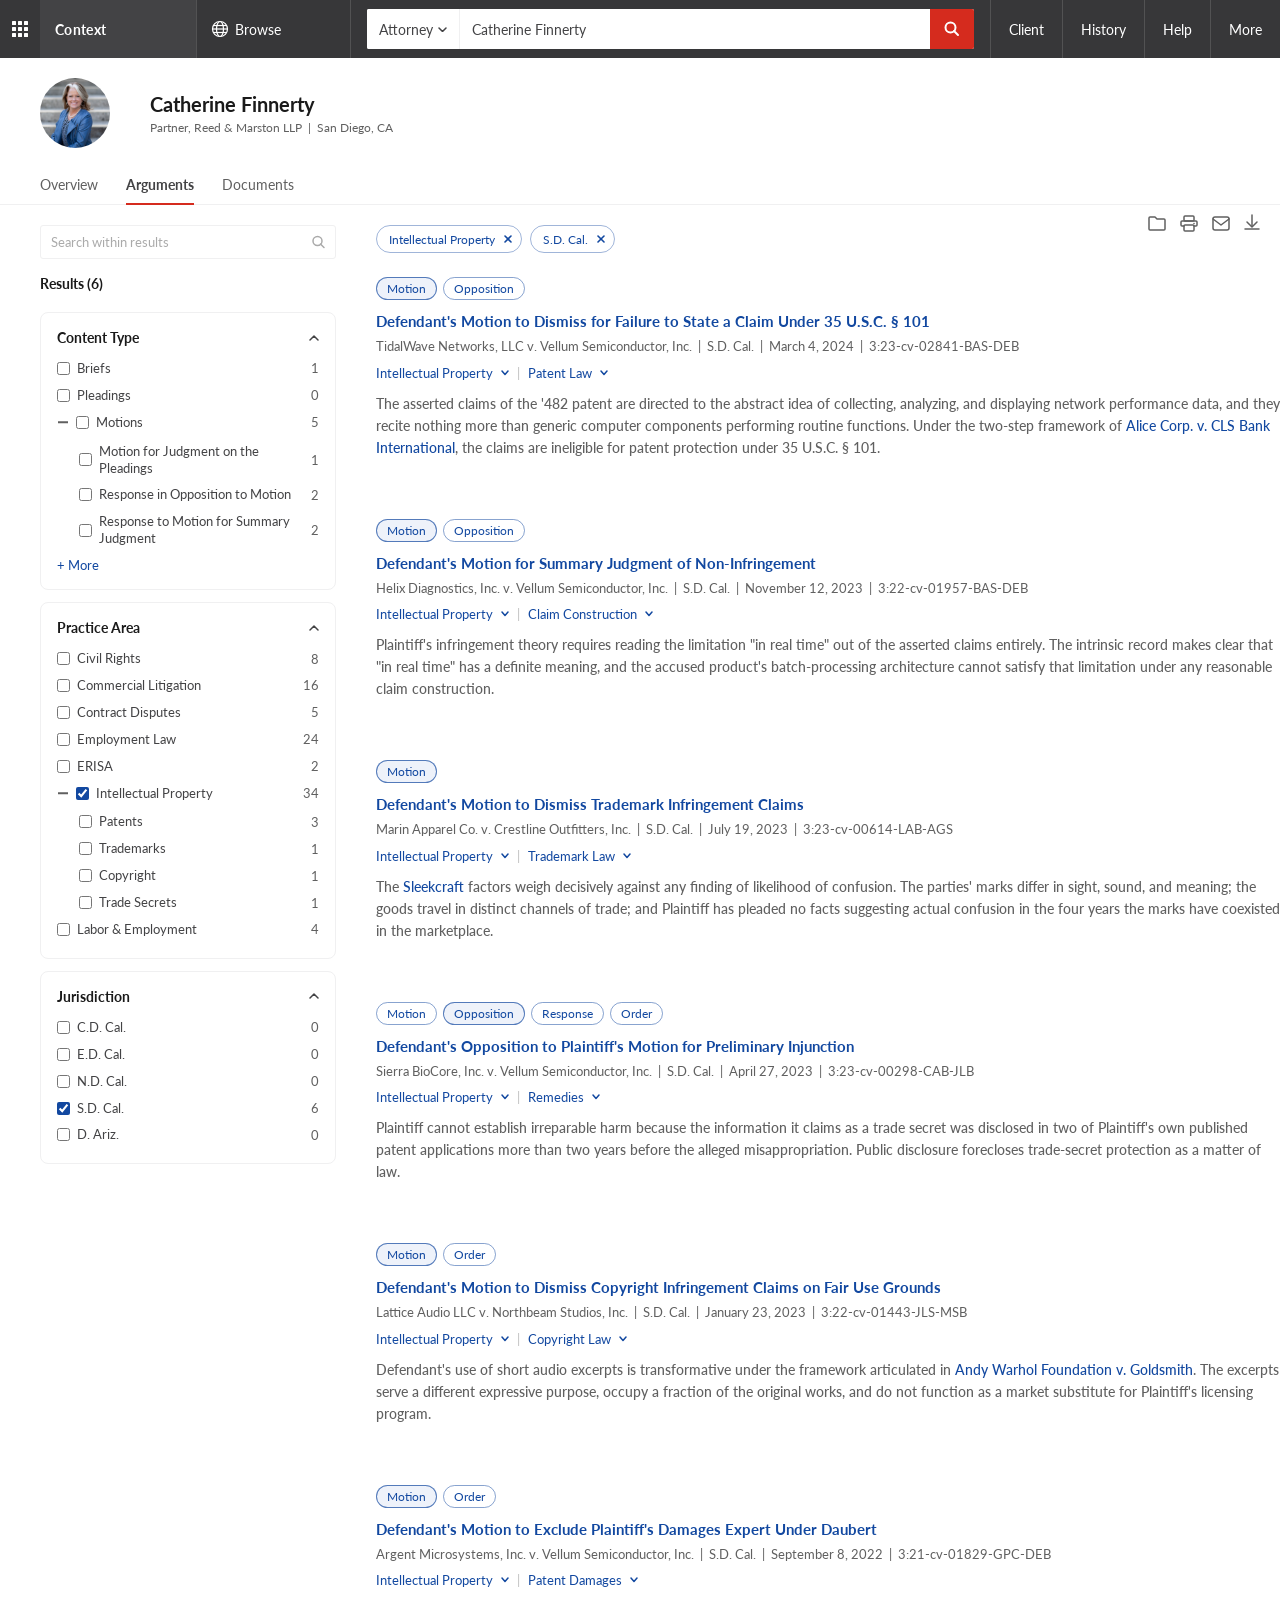
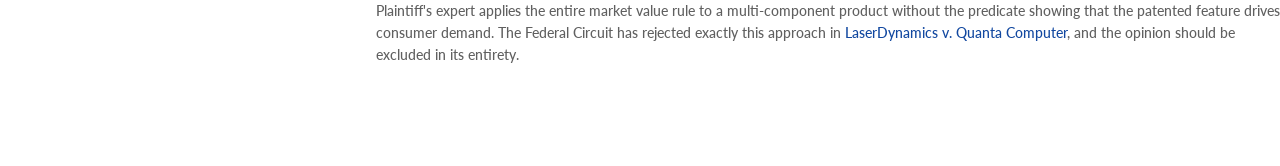
==== commit 48fc8681: "arguments: filter hierarchy toggles + row hover (per Figma design) (#25) Apply the +/- expand patter" ====
--- a/index.html
+++ b/index.html
@@ -326,6 +326,7 @@
             <span class="filter-item-count">0</span>
           </div>
           <div class="filter-item">
+            <button type="button" class="filter-toggle is-expanded" aria-label="Collapse Motions"></button>
             <input type="checkbox">
             <span class="filter-item-label">Motions</span>
             <span class="filter-item-count">5</span>
@@ -386,9 +387,32 @@
             <span class="filter-item-count">2</span>
           </div>
           <div class="filter-item">
+            <button type="button" class="filter-toggle is-expanded" aria-label="Collapse Intellectual Property"></button>
             <input type="checkbox" checked>
             <span class="filter-item-label">Intellectual Property</span>
             <span class="filter-item-count">34</span>
+          </div>
+          <div class="filter-children filter-list">
+            <div class="filter-item">
+              <input type="checkbox">
+              <span class="filter-item-label">Patents</span>
+              <span class="filter-item-count">3</span>
+            </div>
+            <div class="filter-item">
+              <input type="checkbox">
+              <span class="filter-item-label">Trademarks</span>
+              <span class="filter-item-count">1</span>
+            </div>
+            <div class="filter-item">
+              <input type="checkbox">
+              <span class="filter-item-label">Copyright</span>
+              <span class="filter-item-count">1</span>
+            </div>
+            <div class="filter-item">
+              <input type="checkbox">
+              <span class="filter-item-label">Trade Secrets</span>
+              <span class="filter-item-count">1</span>
+            </div>
           </div>
           <div class="filter-item">
             <input type="checkbox">
@@ -760,6 +784,25 @@
     });
   })();
 
+  // Sidebar filter +/- toggles. Each .filter-toggle controls the
+  // immediately-following .filter-children block. .is-expanded means
+  // children are visible (icon reads as minus); without the class,
+  // children hide and the icon reads as plus.
+  document.querySelectorAll('.filter-toggle').forEach(btn => {
+    btn.addEventListener('click', (e) => {
+      e.stopPropagation();
+      btn.classList.toggle('is-expanded');
+      const expanded = btn.classList.contains('is-expanded');
+      const item = btn.closest('.filter-item');
+      const children = item && item.nextElementSibling;
+      if (children && children.classList.contains('filter-children')) {
+        children.hidden = !expanded;
+      }
+      btn.setAttribute('aria-label', (expanded ? 'Collapse ' : 'Expand ') +
+        (item.querySelector('.filter-item-label')?.textContent || ''));
+    });
+  });
+
   // Active filter pills: × removes the pill from the row and unchecks the
   // corresponding sidebar control (real filter logic is out of scope).
   document.querySelectorAll('.active-filter-x').forEach(btn => {
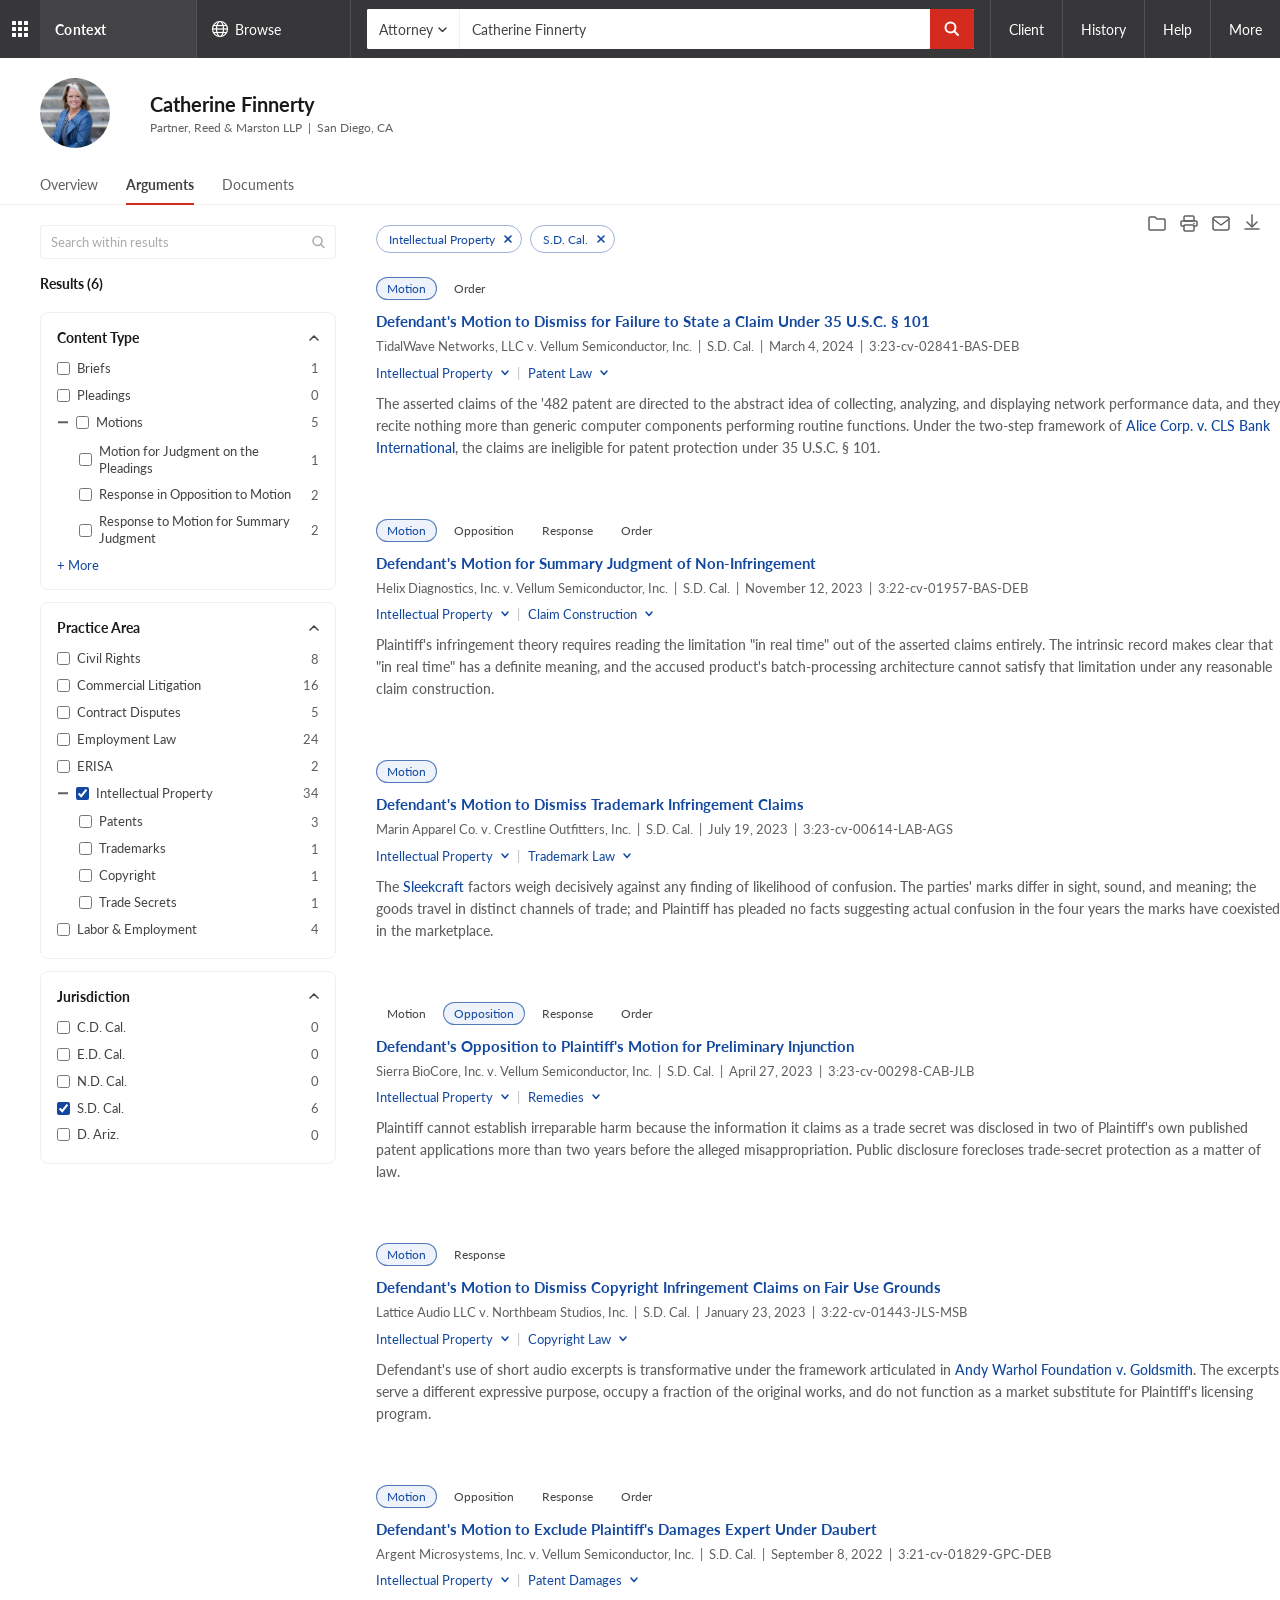
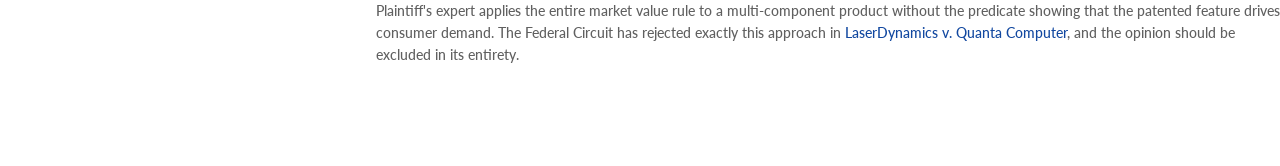
==== commit 687146b6: "arguments: strip link affordances from non-selected pills on cards Non-selected pills on the argumen" ====
--- a/index.html
+++ b/index.html
@@ -90,6 +90,18 @@
       flex-wrap: wrap;
       gap: 6px;
       margin-bottom: 10px;
+    }
+    /* Non-selected pills on argument cards are informational (they only
+       surface a tooltip on hover) — not links. Strip the link affordances:
+       no border, body text color, no cursor pointer, no hover fill. */
+    .argument-tags .tag-pill:not(.selected) {
+      border: none;
+      color: var(--c-text-body);
+      cursor: default;
+      padding: 4px 11px;
+    }
+    .argument-tags .tag-pill:not(.selected):hover {
+      background: transparent;
     }
 
     .argument-title {
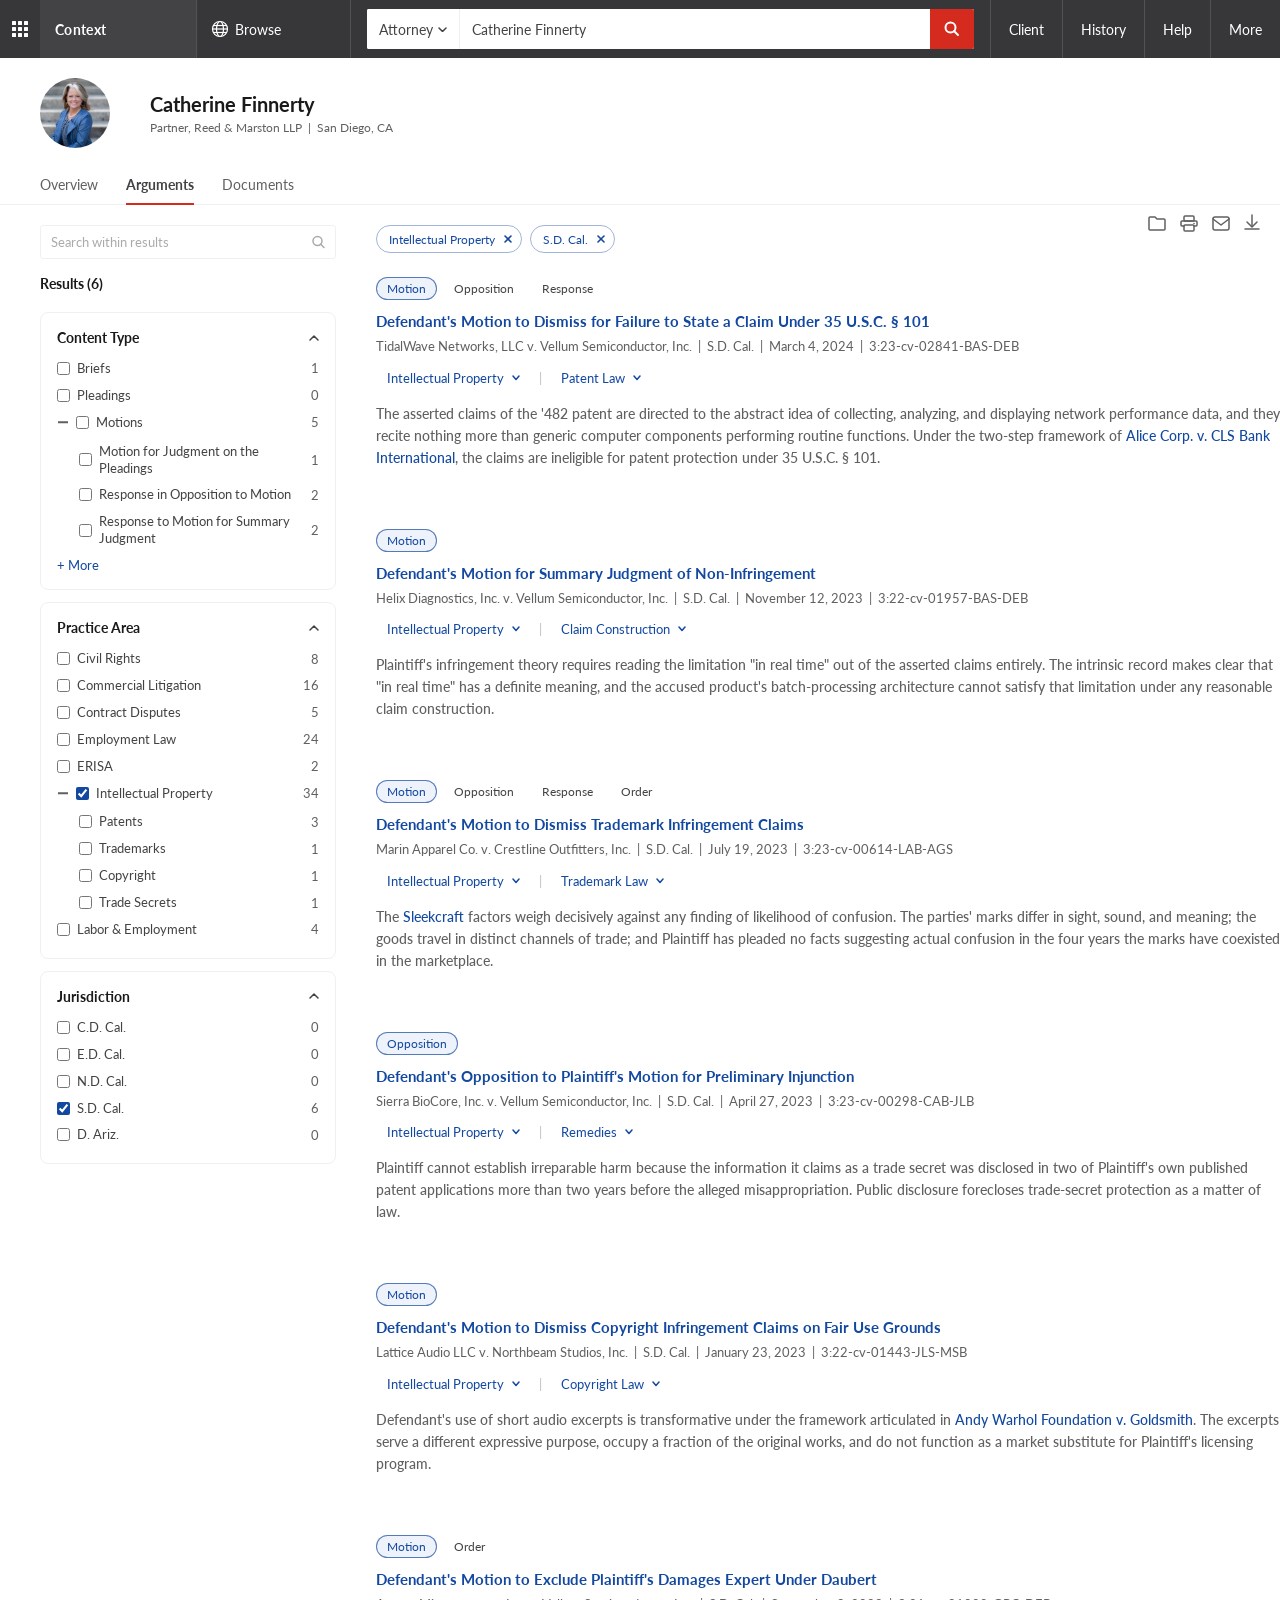
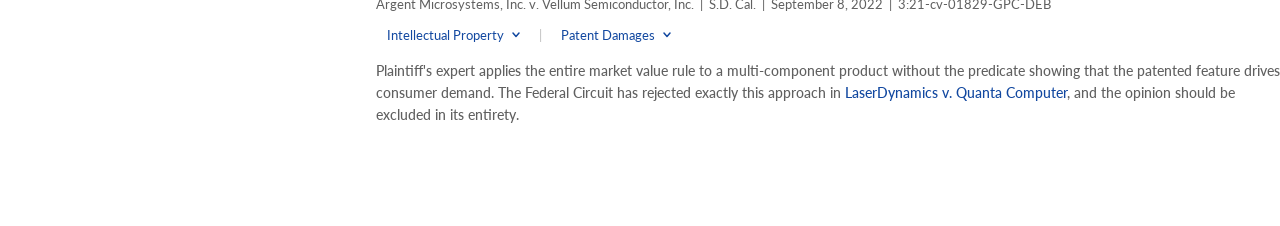
==== commit 619259aa: "arguments: area-of-law dropdowns on each category tag (per Figma 3617:23275) Each topic tag on every" ====
--- a/index.html
+++ b/index.html
@@ -135,13 +135,76 @@
       display: inline-flex;
       align-items: center;
       gap: 3px;
+      padding: 4px 10px;
+      border: 1px solid transparent;
+      border-radius: 4px;
       color: var(--c-primary);
       cursor: pointer;
       text-decoration: none;
-    }
-    .category-tag:hover { text-decoration: underline; }
-    .cat-chev { margin-left: 5px; vertical-align: middle; }
+      background: transparent;
+    }
+    .cat-chev {
+      margin-left: 5px;
+      vertical-align: middle;
+      transition: transform 0.15s ease-out;
+    }
     .cat-sep { color: #C0C0C0; margin: 0 2px; }
+
+    /* Topic-tag dropdown (per Figma node 3617:23275) — on hover, the
+       tag pills up with a border and shows a breadcrumb panel below. */
+    .cat-dropdown {
+      position: relative;
+      display: inline-flex;
+    }
+    .cat-dropdown:hover > .category-tag,
+    .cat-dropdown:focus-within > .category-tag {
+      color: var(--c-text-heading);
+      border-color: var(--c-border-strong);
+      background: #fff;
+      text-decoration: none;
+    }
+    .cat-dropdown:hover > .category-tag .cat-chev,
+    .cat-dropdown:focus-within > .category-tag .cat-chev {
+      transform: rotate(180deg);
+    }
+    .cat-dropdown-panel {
+      position: absolute;
+      top: calc(100% - 1px);
+      left: 0;
+      display: flex;
+      align-items: center;
+      gap: 0;
+      padding: 8px 12px;
+      background: #fff;
+      border: 1px solid var(--c-border-strong);
+      border-radius: 0 4px 4px 4px;
+      font-size: 13px;
+      white-space: nowrap;
+      z-index: 20;
+      opacity: 0;
+      pointer-events: none;
+      transform: translateY(2px);
+      transition: opacity 0.15s ease-out, transform 0.15s ease-out;
+    }
+    .cat-dropdown:hover > .cat-dropdown-panel,
+    .cat-dropdown:focus-within > .cat-dropdown-panel {
+      opacity: 1;
+      pointer-events: auto;
+      transform: translateY(0);
+    }
+    .cat-crumb-link {
+      color: var(--c-primary);
+      text-decoration: none;
+    }
+    .cat-crumb-link:hover { text-decoration: underline; }
+    .cat-crumb-sep {
+      color: var(--c-text-secondary);
+      margin: 0 6px;
+    }
+    .cat-crumb-current {
+      color: var(--c-text-heading);
+      font-weight: 700;
+    }
 
     .argument-body {
       font-size: 14px;
@@ -482,9 +545,9 @@
           TidalWave Networks, LLC v. Vellum Semiconductor, Inc. &nbsp;|&nbsp; S.D. Cal. &nbsp;|&nbsp; March 4, 2024 &nbsp;|&nbsp; 3:23-cv-02841-BAS-DEB
         </div>
         <div class="argument-categories">
-          <a class="category-tag" href="#">Intellectual Property<svg class="cat-chev" width="8" height="6" viewBox="0 0 8 6" fill="none" stroke="currentColor" stroke-width="1.5" stroke-linecap="round" stroke-linejoin="round"><polyline points="1,1 4,4.5 7,1"/></svg></a>
+          <a class="category-tag" href="#" data-path="Civil Procedure / Substantive Law / Intellectual Property">Intellectual Property<svg class="cat-chev" width="8" height="6" viewBox="0 0 8 6" fill="none" stroke="currentColor" stroke-width="1.5" stroke-linecap="round" stroke-linejoin="round"><polyline points="1,1 4,4.5 7,1"/></svg></a>
           <span class="cat-sep">|</span>
-          <a class="category-tag" href="#">Patent Law<svg class="cat-chev" width="8" height="6" viewBox="0 0 8 6" fill="none" stroke="currentColor" stroke-width="1.5" stroke-linecap="round" stroke-linejoin="round"><polyline points="1,1 4,4.5 7,1"/></svg></a>
+          <a class="category-tag" href="#" data-path="Intellectual Property / Patents / Patent Law">Patent Law<svg class="cat-chev" width="8" height="6" viewBox="0 0 8 6" fill="none" stroke="currentColor" stroke-width="1.5" stroke-linecap="round" stroke-linejoin="round"><polyline points="1,1 4,4.5 7,1"/></svg></a>
         </div>
         <p class="argument-body">
           The asserted claims of the '482 patent are directed to the abstract idea of collecting, analyzing, and displaying network performance data, and they recite nothing more than generic computer components performing routine functions. Under the two-step framework of <a class="text-link" href="#">Alice Corp. v. CLS Bank International</a>, the claims are ineligible for patent protection under 35 U.S.C. § 101.
@@ -501,9 +564,9 @@
           Helix Diagnostics, Inc. v. Vellum Semiconductor, Inc. &nbsp;|&nbsp; S.D. Cal. &nbsp;|&nbsp; November 12, 2023 &nbsp;|&nbsp; 3:22-cv-01957-BAS-DEB
         </div>
         <div class="argument-categories">
-          <a class="category-tag" href="#">Intellectual Property<svg class="cat-chev" width="8" height="6" viewBox="0 0 8 6" fill="none" stroke="currentColor" stroke-width="1.5" stroke-linecap="round" stroke-linejoin="round"><polyline points="1,1 4,4.5 7,1"/></svg></a>
+          <a class="category-tag" href="#" data-path="Civil Procedure / Substantive Law / Intellectual Property">Intellectual Property<svg class="cat-chev" width="8" height="6" viewBox="0 0 8 6" fill="none" stroke="currentColor" stroke-width="1.5" stroke-linecap="round" stroke-linejoin="round"><polyline points="1,1 4,4.5 7,1"/></svg></a>
           <span class="cat-sep">|</span>
-          <a class="category-tag" href="#">Claim Construction<svg class="cat-chev" width="8" height="6" viewBox="0 0 8 6" fill="none" stroke="currentColor" stroke-width="1.5" stroke-linecap="round" stroke-linejoin="round"><polyline points="1,1 4,4.5 7,1"/></svg></a>
+          <a class="category-tag" href="#" data-path="Patent Law / Patents / Claim Construction">Claim Construction<svg class="cat-chev" width="8" height="6" viewBox="0 0 8 6" fill="none" stroke="currentColor" stroke-width="1.5" stroke-linecap="round" stroke-linejoin="round"><polyline points="1,1 4,4.5 7,1"/></svg></a>
         </div>
         <p class="argument-body">
           Plaintiff's infringement theory requires reading the limitation "in real time" out of the asserted claims entirely. The intrinsic record makes clear that "in real time" has a definite meaning, and the accused product's batch-processing architecture cannot satisfy that limitation under any reasonable claim construction.
@@ -520,9 +583,9 @@
           Marin Apparel Co. v. Crestline Outfitters, Inc. &nbsp;|&nbsp; S.D. Cal. &nbsp;|&nbsp; July 19, 2023 &nbsp;|&nbsp; 3:23-cv-00614-LAB-AGS
         </div>
         <div class="argument-categories">
-          <a class="category-tag" href="#">Intellectual Property<svg class="cat-chev" width="8" height="6" viewBox="0 0 8 6" fill="none" stroke="currentColor" stroke-width="1.5" stroke-linecap="round" stroke-linejoin="round"><polyline points="1,1 4,4.5 7,1"/></svg></a>
+          <a class="category-tag" href="#" data-path="Civil Procedure / Substantive Law / Intellectual Property">Intellectual Property<svg class="cat-chev" width="8" height="6" viewBox="0 0 8 6" fill="none" stroke="currentColor" stroke-width="1.5" stroke-linecap="round" stroke-linejoin="round"><polyline points="1,1 4,4.5 7,1"/></svg></a>
           <span class="cat-sep">|</span>
-          <a class="category-tag" href="#">Trademark Law<svg class="cat-chev" width="8" height="6" viewBox="0 0 8 6" fill="none" stroke="currentColor" stroke-width="1.5" stroke-linecap="round" stroke-linejoin="round"><polyline points="1,1 4,4.5 7,1"/></svg></a>
+          <a class="category-tag" href="#" data-path="Intellectual Property / Trademarks / Trademark Law">Trademark Law<svg class="cat-chev" width="8" height="6" viewBox="0 0 8 6" fill="none" stroke="currentColor" stroke-width="1.5" stroke-linecap="round" stroke-linejoin="round"><polyline points="1,1 4,4.5 7,1"/></svg></a>
         </div>
         <p class="argument-body">
           The <a class="text-link" href="#">Sleekcraft</a> factors weigh decisively against any finding of likelihood of confusion. The parties' marks differ in sight, sound, and meaning; the goods travel in distinct channels of trade; and Plaintiff has pleaded no facts suggesting actual confusion in the four years the marks have coexisted in the marketplace.
@@ -539,9 +602,9 @@
           Sierra BioCore, Inc. v. Vellum Semiconductor, Inc. &nbsp;|&nbsp; S.D. Cal. &nbsp;|&nbsp; April 27, 2023 &nbsp;|&nbsp; 3:23-cv-00298-CAB-JLB
         </div>
         <div class="argument-categories">
-          <a class="category-tag" href="#">Intellectual Property<svg class="cat-chev" width="8" height="6" viewBox="0 0 8 6" fill="none" stroke="currentColor" stroke-width="1.5" stroke-linecap="round" stroke-linejoin="round"><polyline points="1,1 4,4.5 7,1"/></svg></a>
+          <a class="category-tag" href="#" data-path="Civil Procedure / Substantive Law / Intellectual Property">Intellectual Property<svg class="cat-chev" width="8" height="6" viewBox="0 0 8 6" fill="none" stroke="currentColor" stroke-width="1.5" stroke-linecap="round" stroke-linejoin="round"><polyline points="1,1 4,4.5 7,1"/></svg></a>
           <span class="cat-sep">|</span>
-          <a class="category-tag" href="#">Remedies<svg class="cat-chev" width="8" height="6" viewBox="0 0 8 6" fill="none" stroke="currentColor" stroke-width="1.5" stroke-linecap="round" stroke-linejoin="round"><polyline points="1,1 4,4.5 7,1"/></svg></a>
+          <a class="category-tag" href="#" data-path="Civil Procedure / Pretrial Matters / Remedies">Remedies<svg class="cat-chev" width="8" height="6" viewBox="0 0 8 6" fill="none" stroke="currentColor" stroke-width="1.5" stroke-linecap="round" stroke-linejoin="round"><polyline points="1,1 4,4.5 7,1"/></svg></a>
         </div>
         <p class="argument-body">
           Plaintiff cannot establish irreparable harm because the information it claims as a trade secret was disclosed in two of Plaintiff's own published patent applications more than two years before the alleged misappropriation. Public disclosure forecloses trade-secret protection as a matter of law.
@@ -558,9 +621,9 @@
           Lattice Audio LLC v. Northbeam Studios, Inc. &nbsp;|&nbsp; S.D. Cal. &nbsp;|&nbsp; January 23, 2023 &nbsp;|&nbsp; 3:22-cv-01443-JLS-MSB
         </div>
         <div class="argument-categories">
-          <a class="category-tag" href="#">Intellectual Property<svg class="cat-chev" width="8" height="6" viewBox="0 0 8 6" fill="none" stroke="currentColor" stroke-width="1.5" stroke-linecap="round" stroke-linejoin="round"><polyline points="1,1 4,4.5 7,1"/></svg></a>
+          <a class="category-tag" href="#" data-path="Civil Procedure / Substantive Law / Intellectual Property">Intellectual Property<svg class="cat-chev" width="8" height="6" viewBox="0 0 8 6" fill="none" stroke="currentColor" stroke-width="1.5" stroke-linecap="round" stroke-linejoin="round"><polyline points="1,1 4,4.5 7,1"/></svg></a>
           <span class="cat-sep">|</span>
-          <a class="category-tag" href="#">Copyright Law<svg class="cat-chev" width="8" height="6" viewBox="0 0 8 6" fill="none" stroke="currentColor" stroke-width="1.5" stroke-linecap="round" stroke-linejoin="round"><polyline points="1,1 4,4.5 7,1"/></svg></a>
+          <a class="category-tag" href="#" data-path="Intellectual Property / Copyright / Copyright Law">Copyright Law<svg class="cat-chev" width="8" height="6" viewBox="0 0 8 6" fill="none" stroke="currentColor" stroke-width="1.5" stroke-linecap="round" stroke-linejoin="round"><polyline points="1,1 4,4.5 7,1"/></svg></a>
         </div>
         <p class="argument-body">
           Defendant's use of short audio excerpts is transformative under the framework articulated in <a class="text-link" href="#">Andy Warhol Foundation v. Goldsmith</a>. The excerpts serve a different expressive purpose, occupy a fraction of the original works, and do not function as a market substitute for Plaintiff's licensing program.
@@ -577,9 +640,9 @@
           Argent Microsystems, Inc. v. Vellum Semiconductor, Inc. &nbsp;|&nbsp; S.D. Cal. &nbsp;|&nbsp; September 8, 2022 &nbsp;|&nbsp; 3:21-cv-01829-GPC-DEB
         </div>
         <div class="argument-categories">
-          <a class="category-tag" href="#">Intellectual Property<svg class="cat-chev" width="8" height="6" viewBox="0 0 8 6" fill="none" stroke="currentColor" stroke-width="1.5" stroke-linecap="round" stroke-linejoin="round"><polyline points="1,1 4,4.5 7,1"/></svg></a>
+          <a class="category-tag" href="#" data-path="Civil Procedure / Substantive Law / Intellectual Property">Intellectual Property<svg class="cat-chev" width="8" height="6" viewBox="0 0 8 6" fill="none" stroke="currentColor" stroke-width="1.5" stroke-linecap="round" stroke-linejoin="round"><polyline points="1,1 4,4.5 7,1"/></svg></a>
           <span class="cat-sep">|</span>
-          <a class="category-tag" href="#">Patent Damages<svg class="cat-chev" width="8" height="6" viewBox="0 0 8 6" fill="none" stroke="currentColor" stroke-width="1.5" stroke-linecap="round" stroke-linejoin="round"><polyline points="1,1 4,4.5 7,1"/></svg></a>
+          <a class="category-tag" href="#" data-path="Patent Law / Damages / Patent Damages">Patent Damages<svg class="cat-chev" width="8" height="6" viewBox="0 0 8 6" fill="none" stroke="currentColor" stroke-width="1.5" stroke-linecap="round" stroke-linejoin="round"><polyline points="1,1 4,4.5 7,1"/></svg></a>
         </div>
         <p class="argument-body">
           Plaintiff's expert applies the entire market value rule to a multi-component product without the predicate showing that the patented feature drives consumer demand. The Federal Circuit has rejected exactly this approach in <a class="text-link" href="#">LaserDynamics v. Quanta Computer</a>, and the opinion should be excluded in its entirety.
@@ -796,6 +859,42 @@
     });
   })();
 
+  // Area-of-law dropdowns (per Figma node 3617:23275). Each .category-tag
+  // declares its breadcrumb path as `data-path="a / b / c"`. Wrap each
+  // tag in a .cat-dropdown container with a .cat-dropdown-panel below
+  // showing the breadcrumb (parents are links; the final item is bold).
+  document.querySelectorAll('.category-tag[data-path]').forEach(tag => {
+    const wrap = document.createElement('span');
+    wrap.className = 'cat-dropdown';
+    tag.parentNode.insertBefore(wrap, tag);
+    wrap.appendChild(tag);
+
+    const panel = document.createElement('div');
+    panel.className = 'cat-dropdown-panel';
+    const segs = tag.dataset.path.split(' / ');
+    segs.forEach((seg, i) => {
+      if (i > 0) {
+        const sep = document.createElement('span');
+        sep.className = 'cat-crumb-sep';
+        sep.textContent = '›';
+        panel.appendChild(sep);
+      }
+      if (i === segs.length - 1) {
+        const cur = document.createElement('strong');
+        cur.className = 'cat-crumb-current';
+        cur.textContent = seg;
+        panel.appendChild(cur);
+      } else {
+        const link = document.createElement('a');
+        link.className = 'cat-crumb-link';
+        link.href = '#';
+        link.textContent = seg;
+        panel.appendChild(link);
+      }
+    });
+    wrap.appendChild(panel);
+  });
+
   // Sidebar filter +/- toggles. Each .filter-toggle controls the
   // immediately-following .filter-children block. .is-expanded means
   // children are visible (icon reads as minus); without the class,
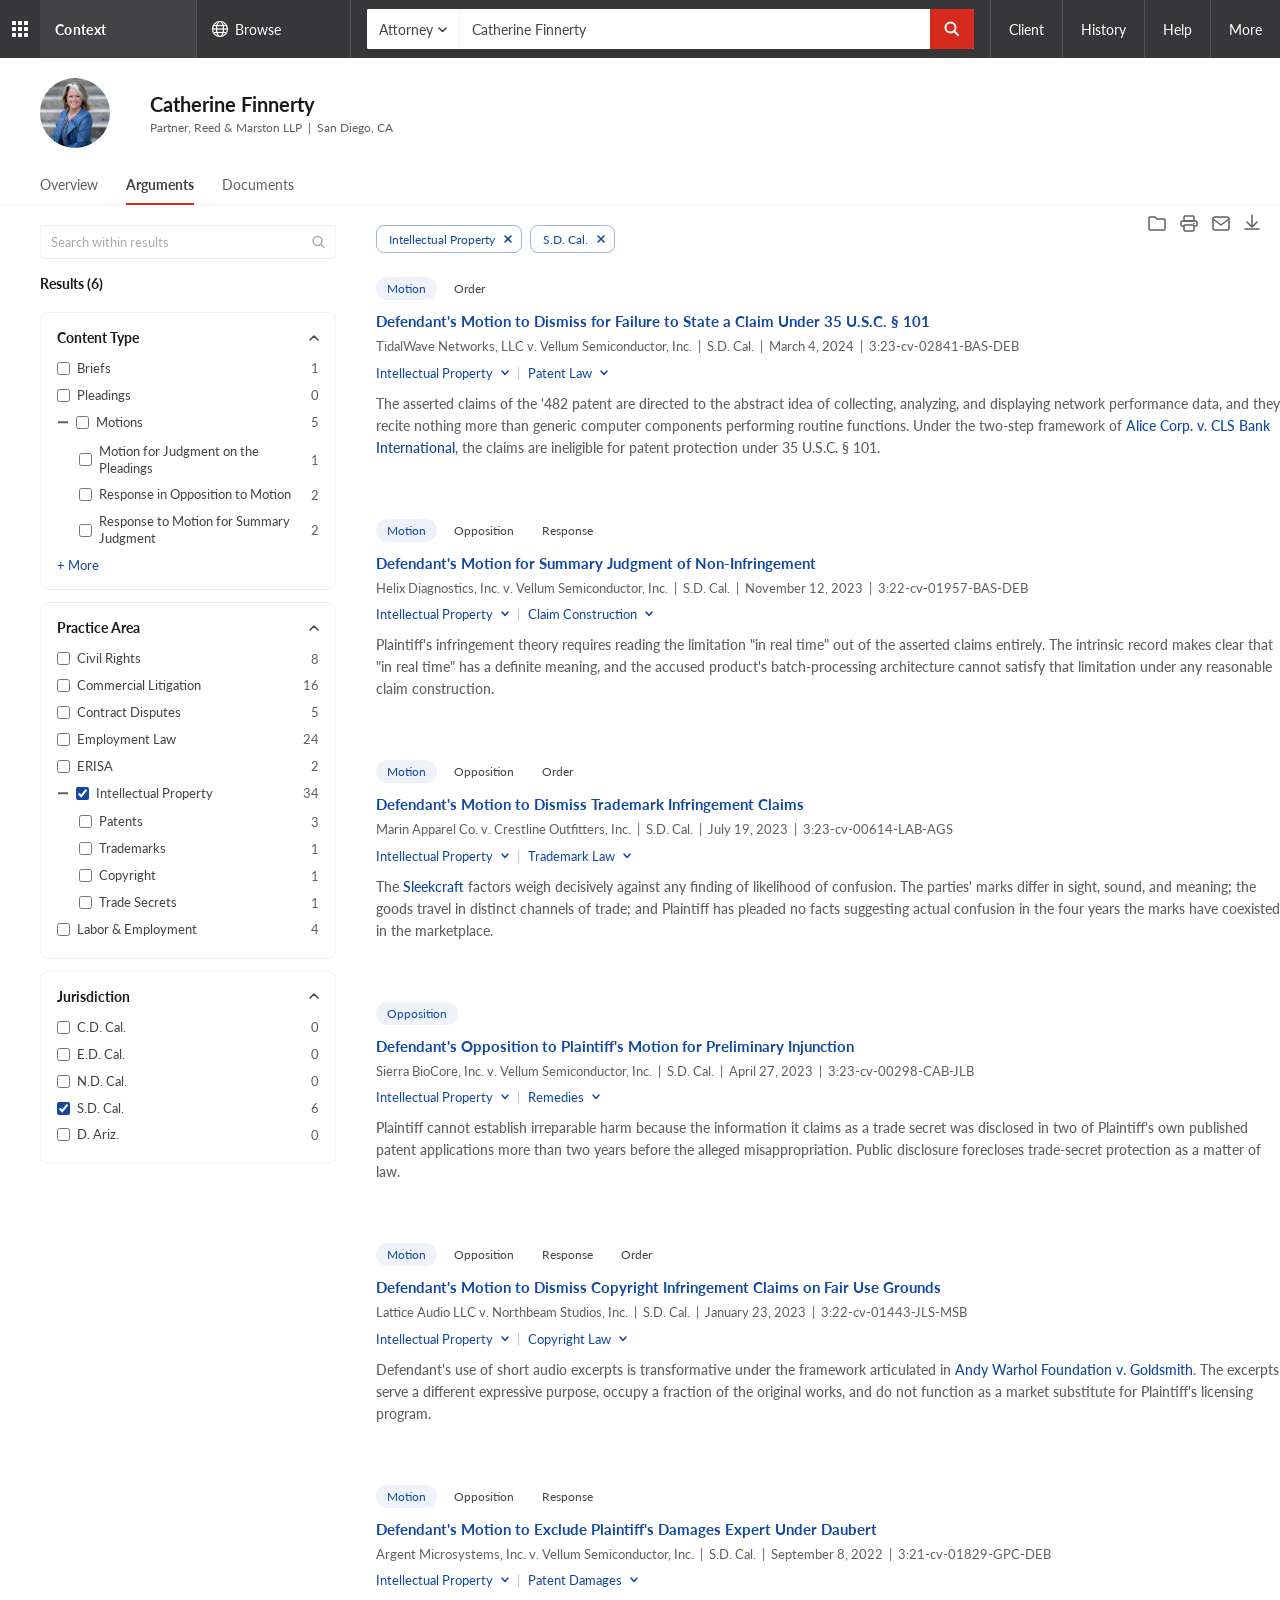
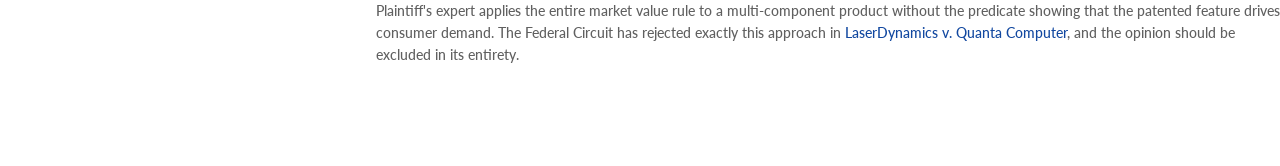
==== commit 4e87259f: "Drop selected-pill border + active-filter pill radius 20 -> 8 Two small visual fixes:  1. .tag-pill." ====
--- a/index.html
+++ b/index.html
@@ -61,7 +61,7 @@
       padding: 4px 4px 4px 12px;
       background: transparent;
       border: 1px solid rgba(18, 72, 160, 0.4);
-      border-radius: 20px;
+      border-radius: 8px;
       font-size: 12px;
       color: var(--c-primary);
       white-space: nowrap;
@@ -135,76 +135,13 @@
       display: inline-flex;
       align-items: center;
       gap: 3px;
-      padding: 4px 10px;
-      border: 1px solid transparent;
-      border-radius: 4px;
       color: var(--c-primary);
       cursor: pointer;
       text-decoration: none;
-      background: transparent;
-    }
-    .cat-chev {
-      margin-left: 5px;
-      vertical-align: middle;
-      transition: transform 0.15s ease-out;
-    }
+    }
+    .category-tag:hover { text-decoration: underline; }
+    .cat-chev { margin-left: 5px; vertical-align: middle; }
     .cat-sep { color: #C0C0C0; margin: 0 2px; }
-
-    /* Topic-tag dropdown (per Figma node 3617:23275) — on hover, the
-       tag pills up with a border and shows a breadcrumb panel below. */
-    .cat-dropdown {
-      position: relative;
-      display: inline-flex;
-    }
-    .cat-dropdown:hover > .category-tag,
-    .cat-dropdown:focus-within > .category-tag {
-      color: var(--c-text-heading);
-      border-color: var(--c-border-strong);
-      background: #fff;
-      text-decoration: none;
-    }
-    .cat-dropdown:hover > .category-tag .cat-chev,
-    .cat-dropdown:focus-within > .category-tag .cat-chev {
-      transform: rotate(180deg);
-    }
-    .cat-dropdown-panel {
-      position: absolute;
-      top: calc(100% - 1px);
-      left: 0;
-      display: flex;
-      align-items: center;
-      gap: 0;
-      padding: 8px 12px;
-      background: #fff;
-      border: 1px solid var(--c-border-strong);
-      border-radius: 0 4px 4px 4px;
-      font-size: 13px;
-      white-space: nowrap;
-      z-index: 20;
-      opacity: 0;
-      pointer-events: none;
-      transform: translateY(2px);
-      transition: opacity 0.15s ease-out, transform 0.15s ease-out;
-    }
-    .cat-dropdown:hover > .cat-dropdown-panel,
-    .cat-dropdown:focus-within > .cat-dropdown-panel {
-      opacity: 1;
-      pointer-events: auto;
-      transform: translateY(0);
-    }
-    .cat-crumb-link {
-      color: var(--c-primary);
-      text-decoration: none;
-    }
-    .cat-crumb-link:hover { text-decoration: underline; }
-    .cat-crumb-sep {
-      color: var(--c-text-secondary);
-      margin: 0 6px;
-    }
-    .cat-crumb-current {
-      color: var(--c-text-heading);
-      font-weight: 700;
-    }
 
     .argument-body {
       font-size: 14px;
@@ -545,9 +482,9 @@
           TidalWave Networks, LLC v. Vellum Semiconductor, Inc. &nbsp;|&nbsp; S.D. Cal. &nbsp;|&nbsp; March 4, 2024 &nbsp;|&nbsp; 3:23-cv-02841-BAS-DEB
         </div>
         <div class="argument-categories">
-          <a class="category-tag" href="#" data-path="Civil Procedure / Substantive Law / Intellectual Property">Intellectual Property<svg class="cat-chev" width="8" height="6" viewBox="0 0 8 6" fill="none" stroke="currentColor" stroke-width="1.5" stroke-linecap="round" stroke-linejoin="round"><polyline points="1,1 4,4.5 7,1"/></svg></a>
+          <a class="category-tag" href="#">Intellectual Property<svg class="cat-chev" width="8" height="6" viewBox="0 0 8 6" fill="none" stroke="currentColor" stroke-width="1.5" stroke-linecap="round" stroke-linejoin="round"><polyline points="1,1 4,4.5 7,1"/></svg></a>
           <span class="cat-sep">|</span>
-          <a class="category-tag" href="#" data-path="Intellectual Property / Patents / Patent Law">Patent Law<svg class="cat-chev" width="8" height="6" viewBox="0 0 8 6" fill="none" stroke="currentColor" stroke-width="1.5" stroke-linecap="round" stroke-linejoin="round"><polyline points="1,1 4,4.5 7,1"/></svg></a>
+          <a class="category-tag" href="#">Patent Law<svg class="cat-chev" width="8" height="6" viewBox="0 0 8 6" fill="none" stroke="currentColor" stroke-width="1.5" stroke-linecap="round" stroke-linejoin="round"><polyline points="1,1 4,4.5 7,1"/></svg></a>
         </div>
         <p class="argument-body">
           The asserted claims of the '482 patent are directed to the abstract idea of collecting, analyzing, and displaying network performance data, and they recite nothing more than generic computer components performing routine functions. Under the two-step framework of <a class="text-link" href="#">Alice Corp. v. CLS Bank International</a>, the claims are ineligible for patent protection under 35 U.S.C. § 101.
@@ -564,9 +501,9 @@
           Helix Diagnostics, Inc. v. Vellum Semiconductor, Inc. &nbsp;|&nbsp; S.D. Cal. &nbsp;|&nbsp; November 12, 2023 &nbsp;|&nbsp; 3:22-cv-01957-BAS-DEB
         </div>
         <div class="argument-categories">
-          <a class="category-tag" href="#" data-path="Civil Procedure / Substantive Law / Intellectual Property">Intellectual Property<svg class="cat-chev" width="8" height="6" viewBox="0 0 8 6" fill="none" stroke="currentColor" stroke-width="1.5" stroke-linecap="round" stroke-linejoin="round"><polyline points="1,1 4,4.5 7,1"/></svg></a>
+          <a class="category-tag" href="#">Intellectual Property<svg class="cat-chev" width="8" height="6" viewBox="0 0 8 6" fill="none" stroke="currentColor" stroke-width="1.5" stroke-linecap="round" stroke-linejoin="round"><polyline points="1,1 4,4.5 7,1"/></svg></a>
           <span class="cat-sep">|</span>
-          <a class="category-tag" href="#" data-path="Patent Law / Patents / Claim Construction">Claim Construction<svg class="cat-chev" width="8" height="6" viewBox="0 0 8 6" fill="none" stroke="currentColor" stroke-width="1.5" stroke-linecap="round" stroke-linejoin="round"><polyline points="1,1 4,4.5 7,1"/></svg></a>
+          <a class="category-tag" href="#">Claim Construction<svg class="cat-chev" width="8" height="6" viewBox="0 0 8 6" fill="none" stroke="currentColor" stroke-width="1.5" stroke-linecap="round" stroke-linejoin="round"><polyline points="1,1 4,4.5 7,1"/></svg></a>
         </div>
         <p class="argument-body">
           Plaintiff's infringement theory requires reading the limitation "in real time" out of the asserted claims entirely. The intrinsic record makes clear that "in real time" has a definite meaning, and the accused product's batch-processing architecture cannot satisfy that limitation under any reasonable claim construction.
@@ -583,9 +520,9 @@
           Marin Apparel Co. v. Crestline Outfitters, Inc. &nbsp;|&nbsp; S.D. Cal. &nbsp;|&nbsp; July 19, 2023 &nbsp;|&nbsp; 3:23-cv-00614-LAB-AGS
         </div>
         <div class="argument-categories">
-          <a class="category-tag" href="#" data-path="Civil Procedure / Substantive Law / Intellectual Property">Intellectual Property<svg class="cat-chev" width="8" height="6" viewBox="0 0 8 6" fill="none" stroke="currentColor" stroke-width="1.5" stroke-linecap="round" stroke-linejoin="round"><polyline points="1,1 4,4.5 7,1"/></svg></a>
+          <a class="category-tag" href="#">Intellectual Property<svg class="cat-chev" width="8" height="6" viewBox="0 0 8 6" fill="none" stroke="currentColor" stroke-width="1.5" stroke-linecap="round" stroke-linejoin="round"><polyline points="1,1 4,4.5 7,1"/></svg></a>
           <span class="cat-sep">|</span>
-          <a class="category-tag" href="#" data-path="Intellectual Property / Trademarks / Trademark Law">Trademark Law<svg class="cat-chev" width="8" height="6" viewBox="0 0 8 6" fill="none" stroke="currentColor" stroke-width="1.5" stroke-linecap="round" stroke-linejoin="round"><polyline points="1,1 4,4.5 7,1"/></svg></a>
+          <a class="category-tag" href="#">Trademark Law<svg class="cat-chev" width="8" height="6" viewBox="0 0 8 6" fill="none" stroke="currentColor" stroke-width="1.5" stroke-linecap="round" stroke-linejoin="round"><polyline points="1,1 4,4.5 7,1"/></svg></a>
         </div>
         <p class="argument-body">
           The <a class="text-link" href="#">Sleekcraft</a> factors weigh decisively against any finding of likelihood of confusion. The parties' marks differ in sight, sound, and meaning; the goods travel in distinct channels of trade; and Plaintiff has pleaded no facts suggesting actual confusion in the four years the marks have coexisted in the marketplace.
@@ -602,9 +539,9 @@
           Sierra BioCore, Inc. v. Vellum Semiconductor, Inc. &nbsp;|&nbsp; S.D. Cal. &nbsp;|&nbsp; April 27, 2023 &nbsp;|&nbsp; 3:23-cv-00298-CAB-JLB
         </div>
         <div class="argument-categories">
-          <a class="category-tag" href="#" data-path="Civil Procedure / Substantive Law / Intellectual Property">Intellectual Property<svg class="cat-chev" width="8" height="6" viewBox="0 0 8 6" fill="none" stroke="currentColor" stroke-width="1.5" stroke-linecap="round" stroke-linejoin="round"><polyline points="1,1 4,4.5 7,1"/></svg></a>
+          <a class="category-tag" href="#">Intellectual Property<svg class="cat-chev" width="8" height="6" viewBox="0 0 8 6" fill="none" stroke="currentColor" stroke-width="1.5" stroke-linecap="round" stroke-linejoin="round"><polyline points="1,1 4,4.5 7,1"/></svg></a>
           <span class="cat-sep">|</span>
-          <a class="category-tag" href="#" data-path="Civil Procedure / Pretrial Matters / Remedies">Remedies<svg class="cat-chev" width="8" height="6" viewBox="0 0 8 6" fill="none" stroke="currentColor" stroke-width="1.5" stroke-linecap="round" stroke-linejoin="round"><polyline points="1,1 4,4.5 7,1"/></svg></a>
+          <a class="category-tag" href="#">Remedies<svg class="cat-chev" width="8" height="6" viewBox="0 0 8 6" fill="none" stroke="currentColor" stroke-width="1.5" stroke-linecap="round" stroke-linejoin="round"><polyline points="1,1 4,4.5 7,1"/></svg></a>
         </div>
         <p class="argument-body">
           Plaintiff cannot establish irreparable harm because the information it claims as a trade secret was disclosed in two of Plaintiff's own published patent applications more than two years before the alleged misappropriation. Public disclosure forecloses trade-secret protection as a matter of law.
@@ -621,9 +558,9 @@
           Lattice Audio LLC v. Northbeam Studios, Inc. &nbsp;|&nbsp; S.D. Cal. &nbsp;|&nbsp; January 23, 2023 &nbsp;|&nbsp; 3:22-cv-01443-JLS-MSB
         </div>
         <div class="argument-categories">
-          <a class="category-tag" href="#" data-path="Civil Procedure / Substantive Law / Intellectual Property">Intellectual Property<svg class="cat-chev" width="8" height="6" viewBox="0 0 8 6" fill="none" stroke="currentColor" stroke-width="1.5" stroke-linecap="round" stroke-linejoin="round"><polyline points="1,1 4,4.5 7,1"/></svg></a>
+          <a class="category-tag" href="#">Intellectual Property<svg class="cat-chev" width="8" height="6" viewBox="0 0 8 6" fill="none" stroke="currentColor" stroke-width="1.5" stroke-linecap="round" stroke-linejoin="round"><polyline points="1,1 4,4.5 7,1"/></svg></a>
           <span class="cat-sep">|</span>
-          <a class="category-tag" href="#" data-path="Intellectual Property / Copyright / Copyright Law">Copyright Law<svg class="cat-chev" width="8" height="6" viewBox="0 0 8 6" fill="none" stroke="currentColor" stroke-width="1.5" stroke-linecap="round" stroke-linejoin="round"><polyline points="1,1 4,4.5 7,1"/></svg></a>
+          <a class="category-tag" href="#">Copyright Law<svg class="cat-chev" width="8" height="6" viewBox="0 0 8 6" fill="none" stroke="currentColor" stroke-width="1.5" stroke-linecap="round" stroke-linejoin="round"><polyline points="1,1 4,4.5 7,1"/></svg></a>
         </div>
         <p class="argument-body">
           Defendant's use of short audio excerpts is transformative under the framework articulated in <a class="text-link" href="#">Andy Warhol Foundation v. Goldsmith</a>. The excerpts serve a different expressive purpose, occupy a fraction of the original works, and do not function as a market substitute for Plaintiff's licensing program.
@@ -640,9 +577,9 @@
           Argent Microsystems, Inc. v. Vellum Semiconductor, Inc. &nbsp;|&nbsp; S.D. Cal. &nbsp;|&nbsp; September 8, 2022 &nbsp;|&nbsp; 3:21-cv-01829-GPC-DEB
         </div>
         <div class="argument-categories">
-          <a class="category-tag" href="#" data-path="Civil Procedure / Substantive Law / Intellectual Property">Intellectual Property<svg class="cat-chev" width="8" height="6" viewBox="0 0 8 6" fill="none" stroke="currentColor" stroke-width="1.5" stroke-linecap="round" stroke-linejoin="round"><polyline points="1,1 4,4.5 7,1"/></svg></a>
+          <a class="category-tag" href="#">Intellectual Property<svg class="cat-chev" width="8" height="6" viewBox="0 0 8 6" fill="none" stroke="currentColor" stroke-width="1.5" stroke-linecap="round" stroke-linejoin="round"><polyline points="1,1 4,4.5 7,1"/></svg></a>
           <span class="cat-sep">|</span>
-          <a class="category-tag" href="#" data-path="Patent Law / Damages / Patent Damages">Patent Damages<svg class="cat-chev" width="8" height="6" viewBox="0 0 8 6" fill="none" stroke="currentColor" stroke-width="1.5" stroke-linecap="round" stroke-linejoin="round"><polyline points="1,1 4,4.5 7,1"/></svg></a>
+          <a class="category-tag" href="#">Patent Damages<svg class="cat-chev" width="8" height="6" viewBox="0 0 8 6" fill="none" stroke="currentColor" stroke-width="1.5" stroke-linecap="round" stroke-linejoin="round"><polyline points="1,1 4,4.5 7,1"/></svg></a>
         </div>
         <p class="argument-body">
           Plaintiff's expert applies the entire market value rule to a multi-component product without the predicate showing that the patented feature drives consumer demand. The Federal Circuit has rejected exactly this approach in <a class="text-link" href="#">LaserDynamics v. Quanta Computer</a>, and the opinion should be excluded in its entirety.
@@ -859,42 +796,6 @@
     });
   })();
 
-  // Area-of-law dropdowns (per Figma node 3617:23275). Each .category-tag
-  // declares its breadcrumb path as `data-path="a / b / c"`. Wrap each
-  // tag in a .cat-dropdown container with a .cat-dropdown-panel below
-  // showing the breadcrumb (parents are links; the final item is bold).
-  document.querySelectorAll('.category-tag[data-path]').forEach(tag => {
-    const wrap = document.createElement('span');
-    wrap.className = 'cat-dropdown';
-    tag.parentNode.insertBefore(wrap, tag);
-    wrap.appendChild(tag);
-
-    const panel = document.createElement('div');
-    panel.className = 'cat-dropdown-panel';
-    const segs = tag.dataset.path.split(' / ');
-    segs.forEach((seg, i) => {
-      if (i > 0) {
-        const sep = document.createElement('span');
-        sep.className = 'cat-crumb-sep';
-        sep.textContent = '›';
-        panel.appendChild(sep);
-      }
-      if (i === segs.length - 1) {
-        const cur = document.createElement('strong');
-        cur.className = 'cat-crumb-current';
-        cur.textContent = seg;
-        panel.appendChild(cur);
-      } else {
-        const link = document.createElement('a');
-        link.className = 'cat-crumb-link';
-        link.href = '#';
-        link.textContent = seg;
-        panel.appendChild(link);
-      }
-    });
-    wrap.appendChild(panel);
-  });
-
   // Sidebar filter +/- toggles. Each .filter-toggle controls the
   // immediately-following .filter-children block. .is-expanded means
   // children are visible (icon reads as minus); without the class,
--- a/styles.css
+++ b/styles.css
@@ -388,7 +388,7 @@
 .tag-pill:hover { background: var(--c-blue-selected); }
 .tag-pill.selected {
   background: var(--c-blue-selected);
-  border-color: rgba(18, 72, 160, 0.7);
+  border-color: transparent;
   color: var(--c-primary);
 }
 
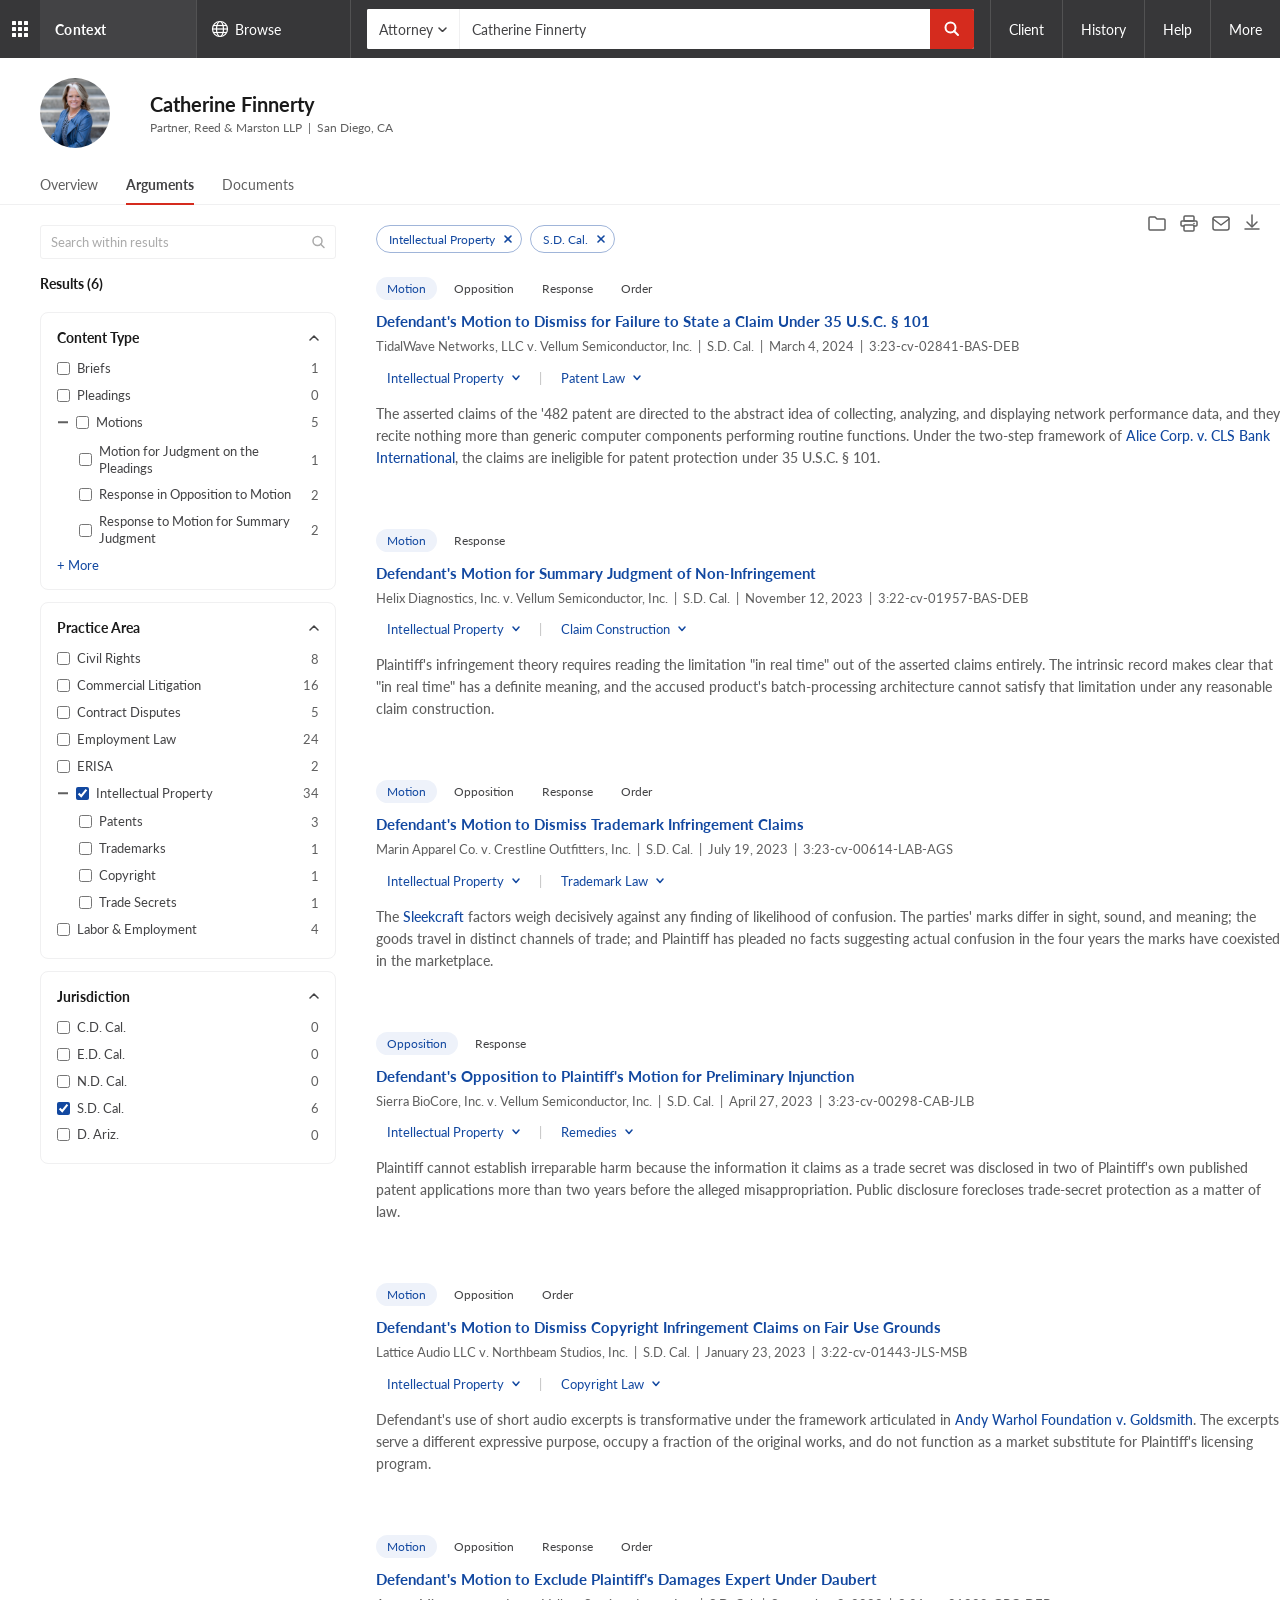
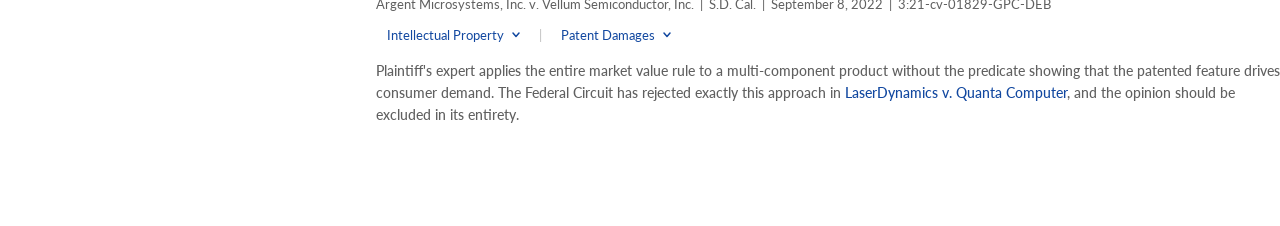
==== commit 9ddc2194: "arguments: area-of-law dropdowns on each category tag (per Figma 3617:23275) (#27) Each topic tag on" ====
--- a/index.html
+++ b/index.html
@@ -61,7 +61,7 @@
       padding: 4px 4px 4px 12px;
       background: transparent;
       border: 1px solid rgba(18, 72, 160, 0.4);
-      border-radius: 8px;
+      border-radius: 20px;
       font-size: 12px;
       color: var(--c-primary);
       white-space: nowrap;
@@ -135,13 +135,76 @@
       display: inline-flex;
       align-items: center;
       gap: 3px;
+      padding: 4px 10px;
+      border: 1px solid transparent;
+      border-radius: 4px;
       color: var(--c-primary);
       cursor: pointer;
       text-decoration: none;
-    }
-    .category-tag:hover { text-decoration: underline; }
-    .cat-chev { margin-left: 5px; vertical-align: middle; }
+      background: transparent;
+    }
+    .cat-chev {
+      margin-left: 5px;
+      vertical-align: middle;
+      transition: transform 0.15s ease-out;
+    }
     .cat-sep { color: #C0C0C0; margin: 0 2px; }
+
+    /* Topic-tag dropdown (per Figma node 3617:23275) — on hover, the
+       tag pills up with a border and shows a breadcrumb panel below. */
+    .cat-dropdown {
+      position: relative;
+      display: inline-flex;
+    }
+    .cat-dropdown:hover > .category-tag,
+    .cat-dropdown:focus-within > .category-tag {
+      color: var(--c-text-heading);
+      border-color: var(--c-border-strong);
+      background: #fff;
+      text-decoration: none;
+    }
+    .cat-dropdown:hover > .category-tag .cat-chev,
+    .cat-dropdown:focus-within > .category-tag .cat-chev {
+      transform: rotate(180deg);
+    }
+    .cat-dropdown-panel {
+      position: absolute;
+      top: calc(100% - 1px);
+      left: 0;
+      display: flex;
+      align-items: center;
+      gap: 0;
+      padding: 8px 12px;
+      background: #fff;
+      border: 1px solid var(--c-border-strong);
+      border-radius: 0 4px 4px 4px;
+      font-size: 13px;
+      white-space: nowrap;
+      z-index: 20;
+      opacity: 0;
+      pointer-events: none;
+      transform: translateY(2px);
+      transition: opacity 0.15s ease-out, transform 0.15s ease-out;
+    }
+    .cat-dropdown:hover > .cat-dropdown-panel,
+    .cat-dropdown:focus-within > .cat-dropdown-panel {
+      opacity: 1;
+      pointer-events: auto;
+      transform: translateY(0);
+    }
+    .cat-crumb-link {
+      color: var(--c-primary);
+      text-decoration: none;
+    }
+    .cat-crumb-link:hover { text-decoration: underline; }
+    .cat-crumb-sep {
+      color: var(--c-text-secondary);
+      margin: 0 6px;
+    }
+    .cat-crumb-current {
+      color: var(--c-text-heading);
+      font-weight: 700;
+    }
 
     .argument-body {
       font-size: 14px;
@@ -482,9 +545,9 @@
           TidalWave Networks, LLC v. Vellum Semiconductor, Inc. &nbsp;|&nbsp; S.D. Cal. &nbsp;|&nbsp; March 4, 2024 &nbsp;|&nbsp; 3:23-cv-02841-BAS-DEB
         </div>
         <div class="argument-categories">
-          <a class="category-tag" href="#">Intellectual Property<svg class="cat-chev" width="8" height="6" viewBox="0 0 8 6" fill="none" stroke="currentColor" stroke-width="1.5" stroke-linecap="round" stroke-linejoin="round"><polyline points="1,1 4,4.5 7,1"/></svg></a>
+          <a class="category-tag" href="#" data-path="Civil Procedure / Substantive Law / Intellectual Property">Intellectual Property<svg class="cat-chev" width="8" height="6" viewBox="0 0 8 6" fill="none" stroke="currentColor" stroke-width="1.5" stroke-linecap="round" stroke-linejoin="round"><polyline points="1,1 4,4.5 7,1"/></svg></a>
           <span class="cat-sep">|</span>
-          <a class="category-tag" href="#">Patent Law<svg class="cat-chev" width="8" height="6" viewBox="0 0 8 6" fill="none" stroke="currentColor" stroke-width="1.5" stroke-linecap="round" stroke-linejoin="round"><polyline points="1,1 4,4.5 7,1"/></svg></a>
+          <a class="category-tag" href="#" data-path="Intellectual Property / Patents / Patent Law">Patent Law<svg class="cat-chev" width="8" height="6" viewBox="0 0 8 6" fill="none" stroke="currentColor" stroke-width="1.5" stroke-linecap="round" stroke-linejoin="round"><polyline points="1,1 4,4.5 7,1"/></svg></a>
         </div>
         <p class="argument-body">
           The asserted claims of the '482 patent are directed to the abstract idea of collecting, analyzing, and displaying network performance data, and they recite nothing more than generic computer components performing routine functions. Under the two-step framework of <a class="text-link" href="#">Alice Corp. v. CLS Bank International</a>, the claims are ineligible for patent protection under 35 U.S.C. § 101.
@@ -501,9 +564,9 @@
           Helix Diagnostics, Inc. v. Vellum Semiconductor, Inc. &nbsp;|&nbsp; S.D. Cal. &nbsp;|&nbsp; November 12, 2023 &nbsp;|&nbsp; 3:22-cv-01957-BAS-DEB
         </div>
         <div class="argument-categories">
-          <a class="category-tag" href="#">Intellectual Property<svg class="cat-chev" width="8" height="6" viewBox="0 0 8 6" fill="none" stroke="currentColor" stroke-width="1.5" stroke-linecap="round" stroke-linejoin="round"><polyline points="1,1 4,4.5 7,1"/></svg></a>
+          <a class="category-tag" href="#" data-path="Civil Procedure / Substantive Law / Intellectual Property">Intellectual Property<svg class="cat-chev" width="8" height="6" viewBox="0 0 8 6" fill="none" stroke="currentColor" stroke-width="1.5" stroke-linecap="round" stroke-linejoin="round"><polyline points="1,1 4,4.5 7,1"/></svg></a>
           <span class="cat-sep">|</span>
-          <a class="category-tag" href="#">Claim Construction<svg class="cat-chev" width="8" height="6" viewBox="0 0 8 6" fill="none" stroke="currentColor" stroke-width="1.5" stroke-linecap="round" stroke-linejoin="round"><polyline points="1,1 4,4.5 7,1"/></svg></a>
+          <a class="category-tag" href="#" data-path="Patent Law / Patents / Claim Construction">Claim Construction<svg class="cat-chev" width="8" height="6" viewBox="0 0 8 6" fill="none" stroke="currentColor" stroke-width="1.5" stroke-linecap="round" stroke-linejoin="round"><polyline points="1,1 4,4.5 7,1"/></svg></a>
         </div>
         <p class="argument-body">
           Plaintiff's infringement theory requires reading the limitation "in real time" out of the asserted claims entirely. The intrinsic record makes clear that "in real time" has a definite meaning, and the accused product's batch-processing architecture cannot satisfy that limitation under any reasonable claim construction.
@@ -520,9 +583,9 @@
           Marin Apparel Co. v. Crestline Outfitters, Inc. &nbsp;|&nbsp; S.D. Cal. &nbsp;|&nbsp; July 19, 2023 &nbsp;|&nbsp; 3:23-cv-00614-LAB-AGS
         </div>
         <div class="argument-categories">
-          <a class="category-tag" href="#">Intellectual Property<svg class="cat-chev" width="8" height="6" viewBox="0 0 8 6" fill="none" stroke="currentColor" stroke-width="1.5" stroke-linecap="round" stroke-linejoin="round"><polyline points="1,1 4,4.5 7,1"/></svg></a>
+          <a class="category-tag" href="#" data-path="Civil Procedure / Substantive Law / Intellectual Property">Intellectual Property<svg class="cat-chev" width="8" height="6" viewBox="0 0 8 6" fill="none" stroke="currentColor" stroke-width="1.5" stroke-linecap="round" stroke-linejoin="round"><polyline points="1,1 4,4.5 7,1"/></svg></a>
           <span class="cat-sep">|</span>
-          <a class="category-tag" href="#">Trademark Law<svg class="cat-chev" width="8" height="6" viewBox="0 0 8 6" fill="none" stroke="currentColor" stroke-width="1.5" stroke-linecap="round" stroke-linejoin="round"><polyline points="1,1 4,4.5 7,1"/></svg></a>
+          <a class="category-tag" href="#" data-path="Intellectual Property / Trademarks / Trademark Law">Trademark Law<svg class="cat-chev" width="8" height="6" viewBox="0 0 8 6" fill="none" stroke="currentColor" stroke-width="1.5" stroke-linecap="round" stroke-linejoin="round"><polyline points="1,1 4,4.5 7,1"/></svg></a>
         </div>
         <p class="argument-body">
           The <a class="text-link" href="#">Sleekcraft</a> factors weigh decisively against any finding of likelihood of confusion. The parties' marks differ in sight, sound, and meaning; the goods travel in distinct channels of trade; and Plaintiff has pleaded no facts suggesting actual confusion in the four years the marks have coexisted in the marketplace.
@@ -539,9 +602,9 @@
           Sierra BioCore, Inc. v. Vellum Semiconductor, Inc. &nbsp;|&nbsp; S.D. Cal. &nbsp;|&nbsp; April 27, 2023 &nbsp;|&nbsp; 3:23-cv-00298-CAB-JLB
         </div>
         <div class="argument-categories">
-          <a class="category-tag" href="#">Intellectual Property<svg class="cat-chev" width="8" height="6" viewBox="0 0 8 6" fill="none" stroke="currentColor" stroke-width="1.5" stroke-linecap="round" stroke-linejoin="round"><polyline points="1,1 4,4.5 7,1"/></svg></a>
+          <a class="category-tag" href="#" data-path="Civil Procedure / Substantive Law / Intellectual Property">Intellectual Property<svg class="cat-chev" width="8" height="6" viewBox="0 0 8 6" fill="none" stroke="currentColor" stroke-width="1.5" stroke-linecap="round" stroke-linejoin="round"><polyline points="1,1 4,4.5 7,1"/></svg></a>
           <span class="cat-sep">|</span>
-          <a class="category-tag" href="#">Remedies<svg class="cat-chev" width="8" height="6" viewBox="0 0 8 6" fill="none" stroke="currentColor" stroke-width="1.5" stroke-linecap="round" stroke-linejoin="round"><polyline points="1,1 4,4.5 7,1"/></svg></a>
+          <a class="category-tag" href="#" data-path="Civil Procedure / Pretrial Matters / Remedies">Remedies<svg class="cat-chev" width="8" height="6" viewBox="0 0 8 6" fill="none" stroke="currentColor" stroke-width="1.5" stroke-linecap="round" stroke-linejoin="round"><polyline points="1,1 4,4.5 7,1"/></svg></a>
         </div>
         <p class="argument-body">
           Plaintiff cannot establish irreparable harm because the information it claims as a trade secret was disclosed in two of Plaintiff's own published patent applications more than two years before the alleged misappropriation. Public disclosure forecloses trade-secret protection as a matter of law.
@@ -558,9 +621,9 @@
           Lattice Audio LLC v. Northbeam Studios, Inc. &nbsp;|&nbsp; S.D. Cal. &nbsp;|&nbsp; January 23, 2023 &nbsp;|&nbsp; 3:22-cv-01443-JLS-MSB
         </div>
         <div class="argument-categories">
-          <a class="category-tag" href="#">Intellectual Property<svg class="cat-chev" width="8" height="6" viewBox="0 0 8 6" fill="none" stroke="currentColor" stroke-width="1.5" stroke-linecap="round" stroke-linejoin="round"><polyline points="1,1 4,4.5 7,1"/></svg></a>
+          <a class="category-tag" href="#" data-path="Civil Procedure / Substantive Law / Intellectual Property">Intellectual Property<svg class="cat-chev" width="8" height="6" viewBox="0 0 8 6" fill="none" stroke="currentColor" stroke-width="1.5" stroke-linecap="round" stroke-linejoin="round"><polyline points="1,1 4,4.5 7,1"/></svg></a>
           <span class="cat-sep">|</span>
-          <a class="category-tag" href="#">Copyright Law<svg class="cat-chev" width="8" height="6" viewBox="0 0 8 6" fill="none" stroke="currentColor" stroke-width="1.5" stroke-linecap="round" stroke-linejoin="round"><polyline points="1,1 4,4.5 7,1"/></svg></a>
+          <a class="category-tag" href="#" data-path="Intellectual Property / Copyright / Copyright Law">Copyright Law<svg class="cat-chev" width="8" height="6" viewBox="0 0 8 6" fill="none" stroke="currentColor" stroke-width="1.5" stroke-linecap="round" stroke-linejoin="round"><polyline points="1,1 4,4.5 7,1"/></svg></a>
         </div>
         <p class="argument-body">
           Defendant's use of short audio excerpts is transformative under the framework articulated in <a class="text-link" href="#">Andy Warhol Foundation v. Goldsmith</a>. The excerpts serve a different expressive purpose, occupy a fraction of the original works, and do not function as a market substitute for Plaintiff's licensing program.
@@ -577,9 +640,9 @@
           Argent Microsystems, Inc. v. Vellum Semiconductor, Inc. &nbsp;|&nbsp; S.D. Cal. &nbsp;|&nbsp; September 8, 2022 &nbsp;|&nbsp; 3:21-cv-01829-GPC-DEB
         </div>
         <div class="argument-categories">
-          <a class="category-tag" href="#">Intellectual Property<svg class="cat-chev" width="8" height="6" viewBox="0 0 8 6" fill="none" stroke="currentColor" stroke-width="1.5" stroke-linecap="round" stroke-linejoin="round"><polyline points="1,1 4,4.5 7,1"/></svg></a>
+          <a class="category-tag" href="#" data-path="Civil Procedure / Substantive Law / Intellectual Property">Intellectual Property<svg class="cat-chev" width="8" height="6" viewBox="0 0 8 6" fill="none" stroke="currentColor" stroke-width="1.5" stroke-linecap="round" stroke-linejoin="round"><polyline points="1,1 4,4.5 7,1"/></svg></a>
           <span class="cat-sep">|</span>
-          <a class="category-tag" href="#">Patent Damages<svg class="cat-chev" width="8" height="6" viewBox="0 0 8 6" fill="none" stroke="currentColor" stroke-width="1.5" stroke-linecap="round" stroke-linejoin="round"><polyline points="1,1 4,4.5 7,1"/></svg></a>
+          <a class="category-tag" href="#" data-path="Patent Law / Damages / Patent Damages">Patent Damages<svg class="cat-chev" width="8" height="6" viewBox="0 0 8 6" fill="none" stroke="currentColor" stroke-width="1.5" stroke-linecap="round" stroke-linejoin="round"><polyline points="1,1 4,4.5 7,1"/></svg></a>
         </div>
         <p class="argument-body">
           Plaintiff's expert applies the entire market value rule to a multi-component product without the predicate showing that the patented feature drives consumer demand. The Federal Circuit has rejected exactly this approach in <a class="text-link" href="#">LaserDynamics v. Quanta Computer</a>, and the opinion should be excluded in its entirety.
@@ -796,6 +859,42 @@
     });
   })();
 
+  // Area-of-law dropdowns (per Figma node 3617:23275). Each .category-tag
+  // declares its breadcrumb path as `data-path="a / b / c"`. Wrap each
+  // tag in a .cat-dropdown container with a .cat-dropdown-panel below
+  // showing the breadcrumb (parents are links; the final item is bold).
+  document.querySelectorAll('.category-tag[data-path]').forEach(tag => {
+    const wrap = document.createElement('span');
+    wrap.className = 'cat-dropdown';
+    tag.parentNode.insertBefore(wrap, tag);
+    wrap.appendChild(tag);
+
+    const panel = document.createElement('div');
+    panel.className = 'cat-dropdown-panel';
+    const segs = tag.dataset.path.split(' / ');
+    segs.forEach((seg, i) => {
+      if (i > 0) {
+        const sep = document.createElement('span');
+        sep.className = 'cat-crumb-sep';
+        sep.textContent = '›';
+        panel.appendChild(sep);
+      }
+      if (i === segs.length - 1) {
+        const cur = document.createElement('strong');
+        cur.className = 'cat-crumb-current';
+        cur.textContent = seg;
+        panel.appendChild(cur);
+      } else {
+        const link = document.createElement('a');
+        link.className = 'cat-crumb-link';
+        link.href = '#';
+        link.textContent = seg;
+        panel.appendChild(link);
+      }
+    });
+    wrap.appendChild(panel);
+  });
+
   // Sidebar filter +/- toggles. Each .filter-toggle controls the
   // immediately-following .filter-children block. .is-expanded means
   // children are visible (icon reads as minus); without the class,
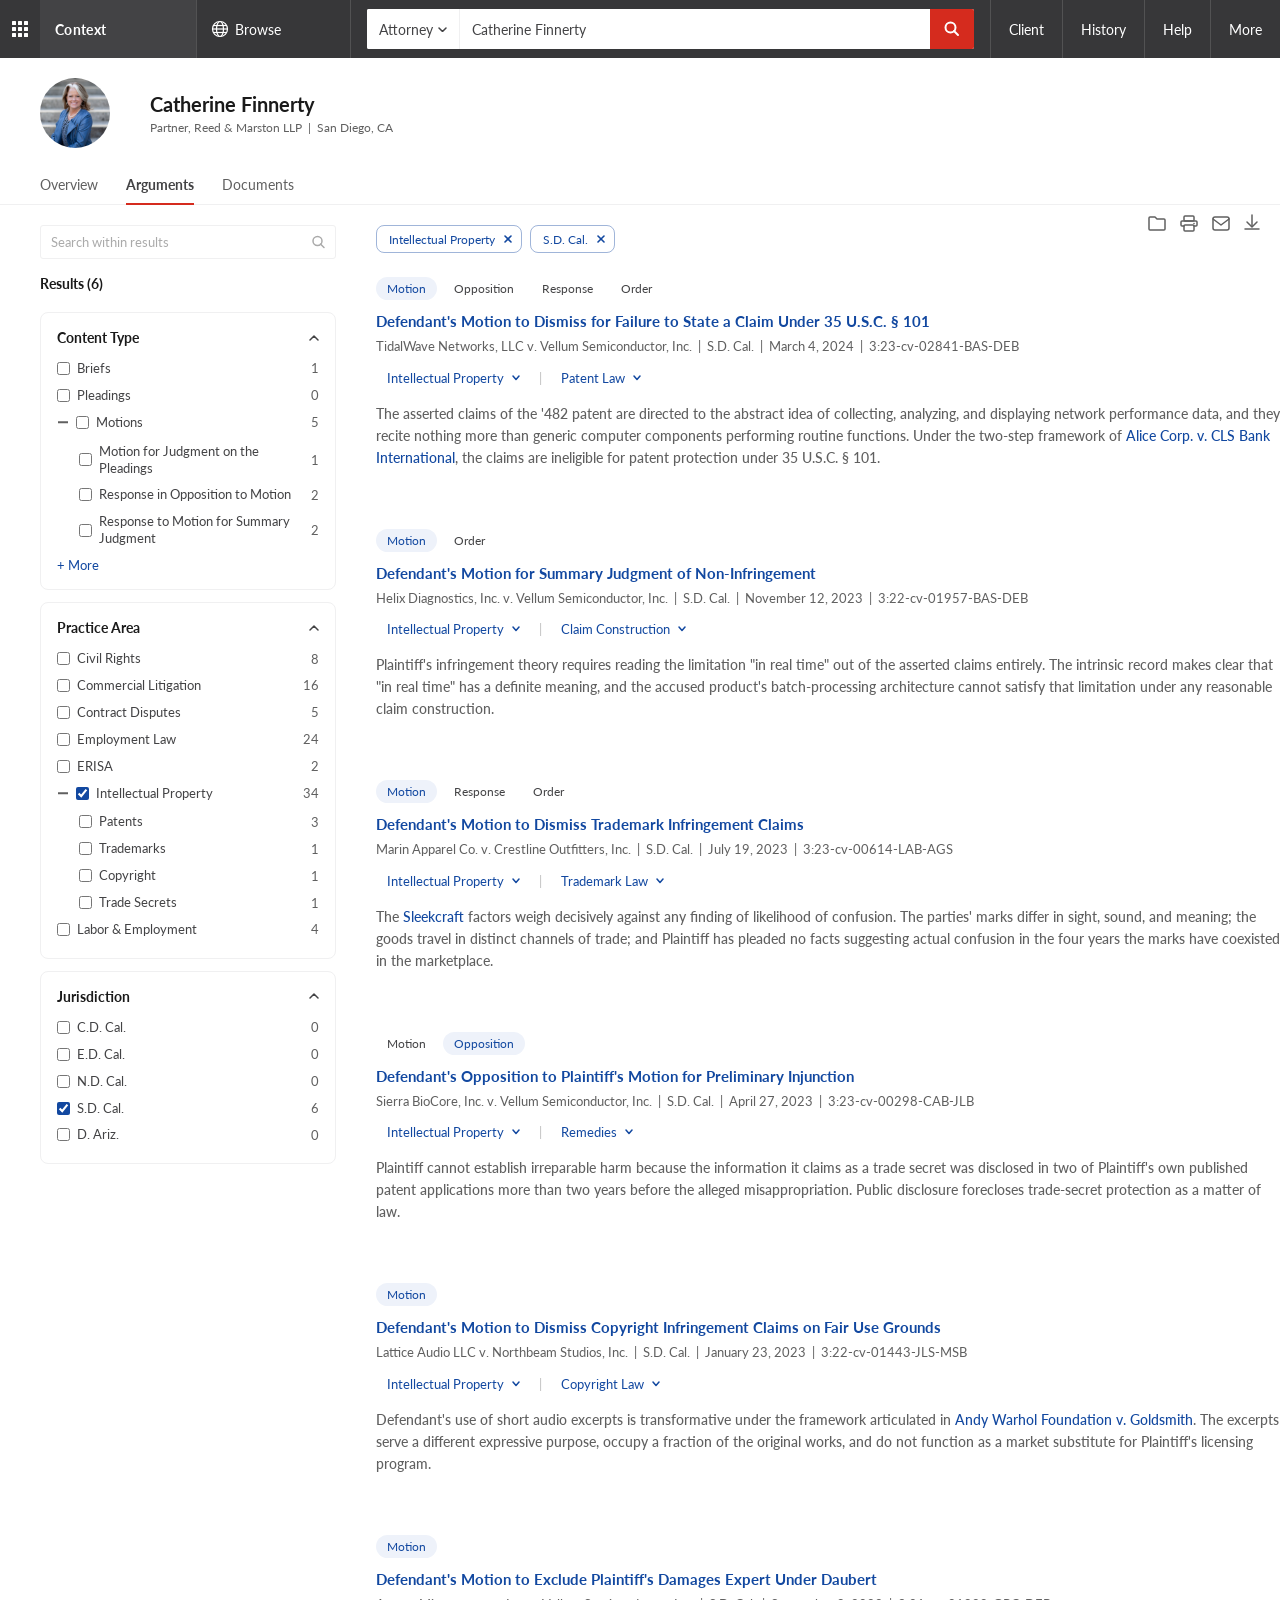
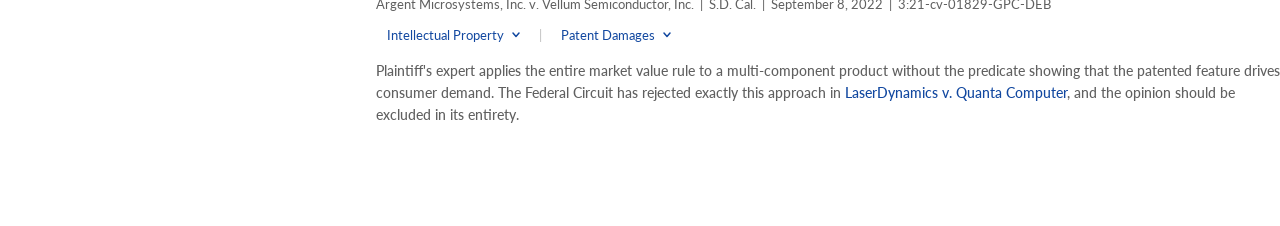
==== commit 6a96931f: "Drop selected-pill border + active-filter pill radius 20 -> 8 (#28) Two small visual fixes:  1. .tag" ====
--- a/index.html
+++ b/index.html
@@ -61,7 +61,7 @@
       padding: 4px 4px 4px 12px;
       background: transparent;
       border: 1px solid rgba(18, 72, 160, 0.4);
-      border-radius: 20px;
+      border-radius: 8px;
       font-size: 12px;
       color: var(--c-primary);
       white-space: nowrap;
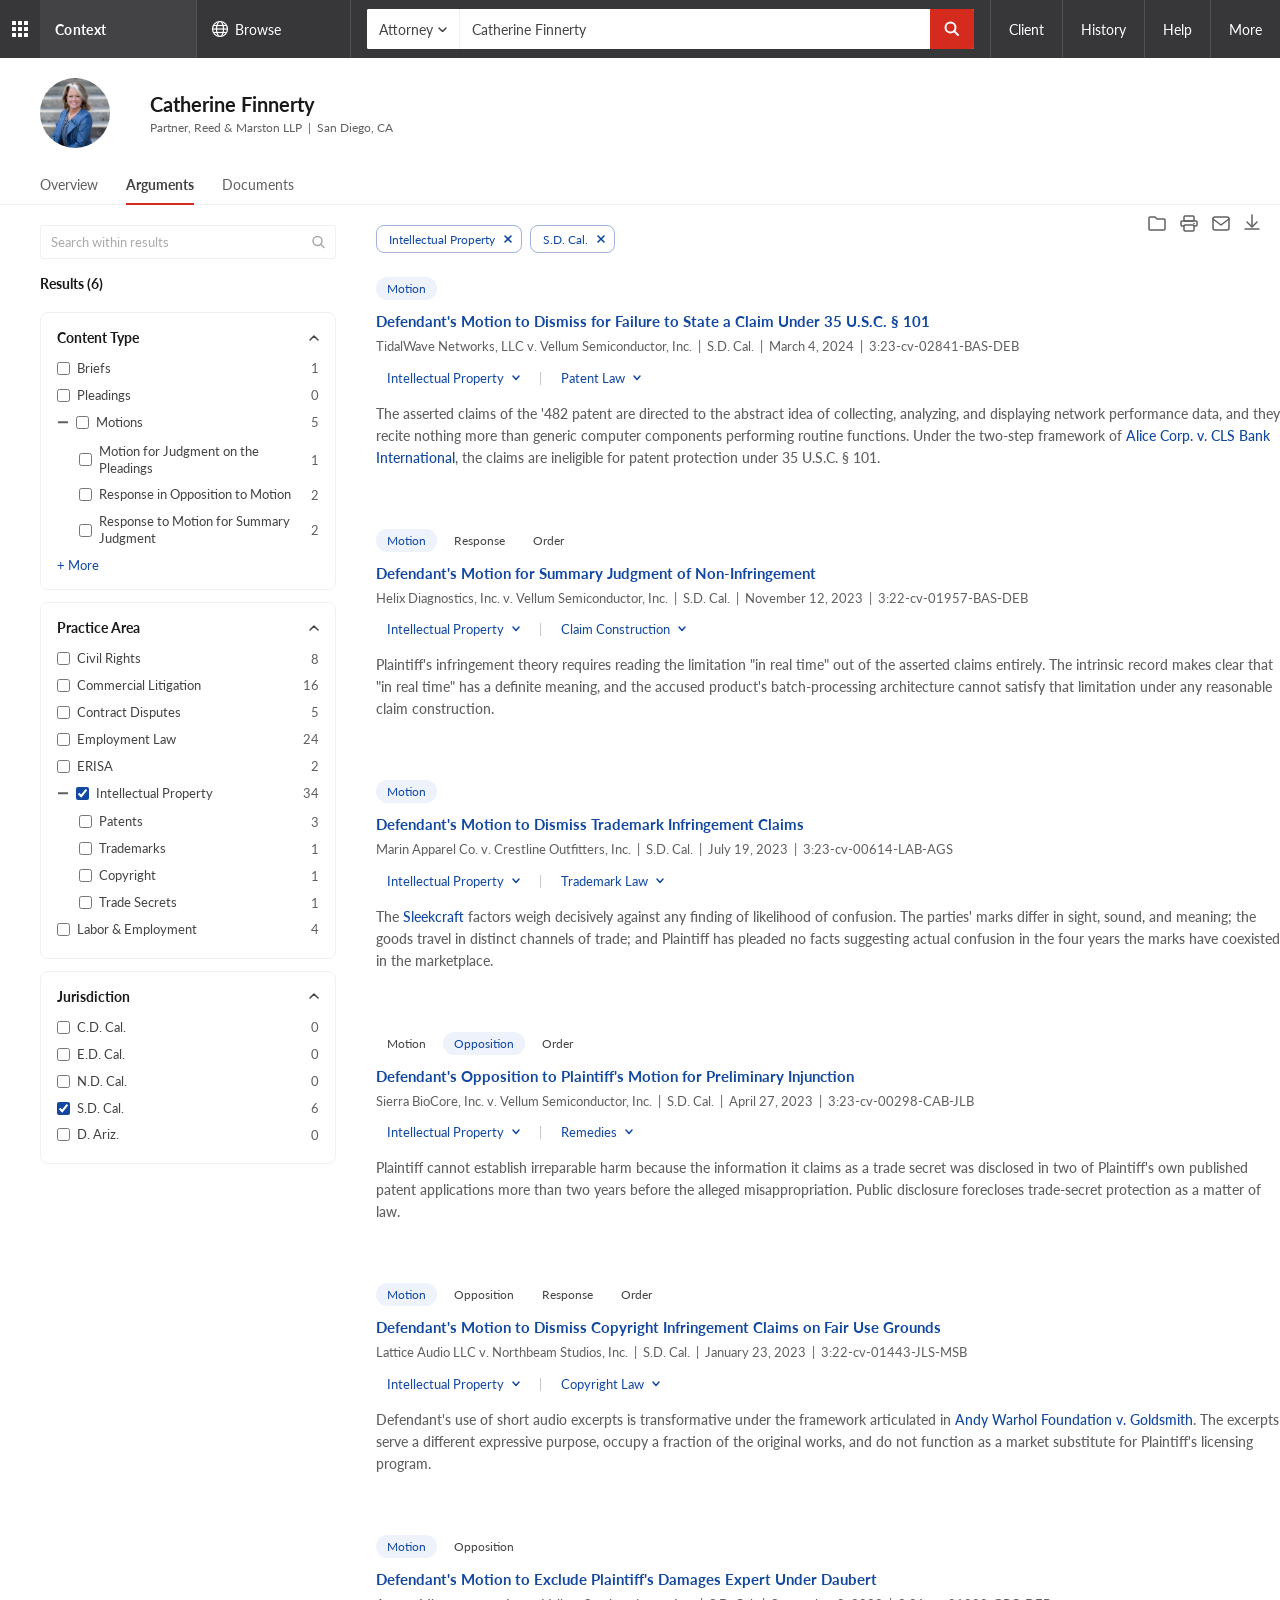
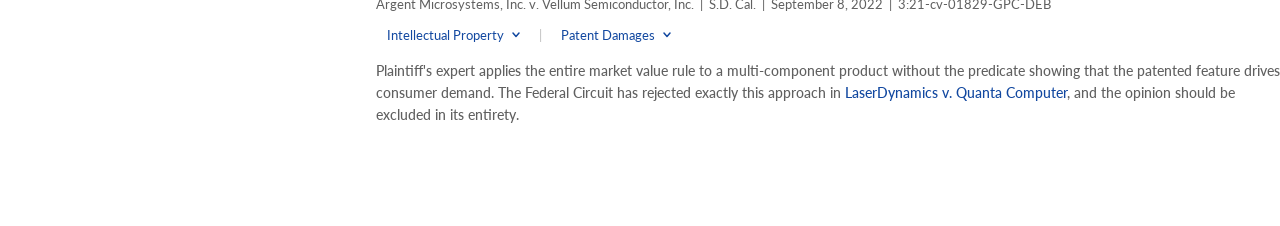
==== commit 192a2644: "arguments: keep category tag text color on hover The hover/focus-within state for .category-tag was " ====
--- a/index.html
+++ b/index.html
@@ -158,7 +158,6 @@
     }
     .cat-dropdown:hover > .category-tag,
     .cat-dropdown:focus-within > .category-tag {
-      color: var(--c-text-heading);
       border-color: var(--c-border-strong);
       background: #fff;
       text-decoration: none;
